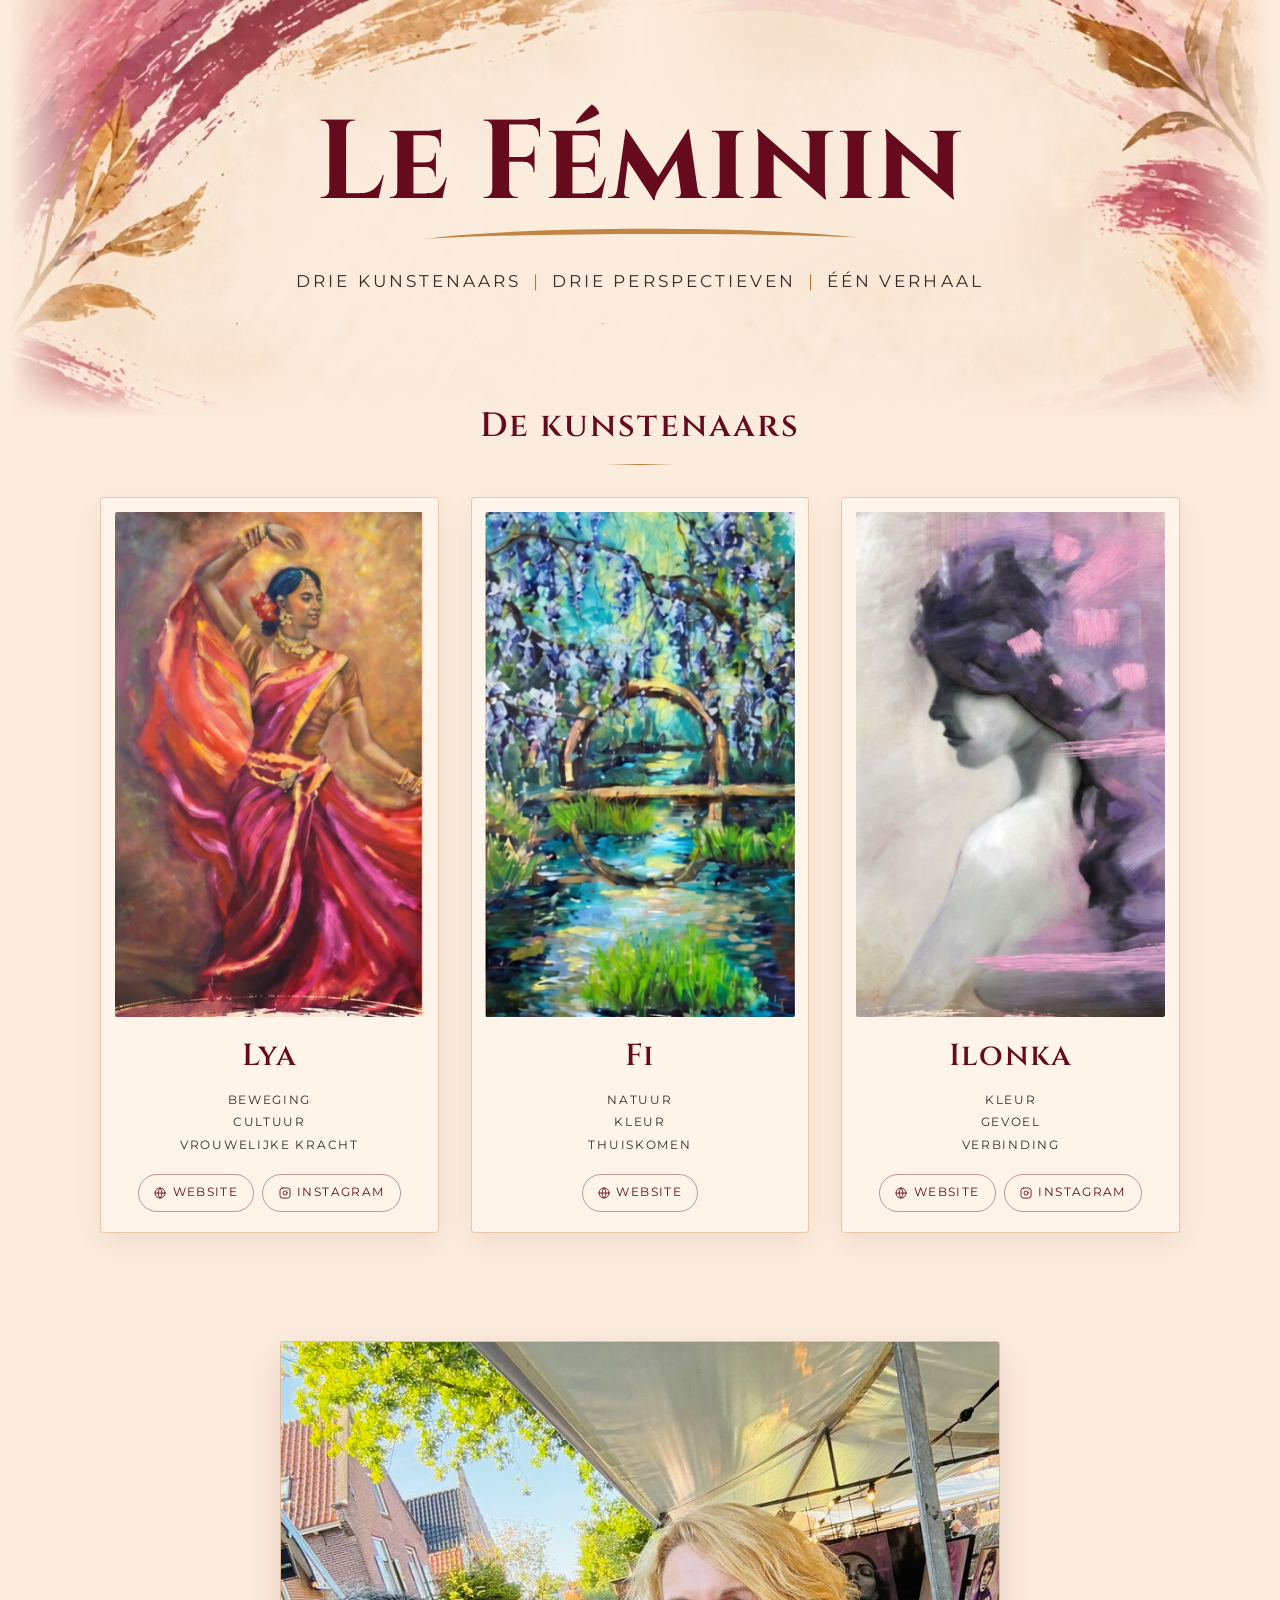
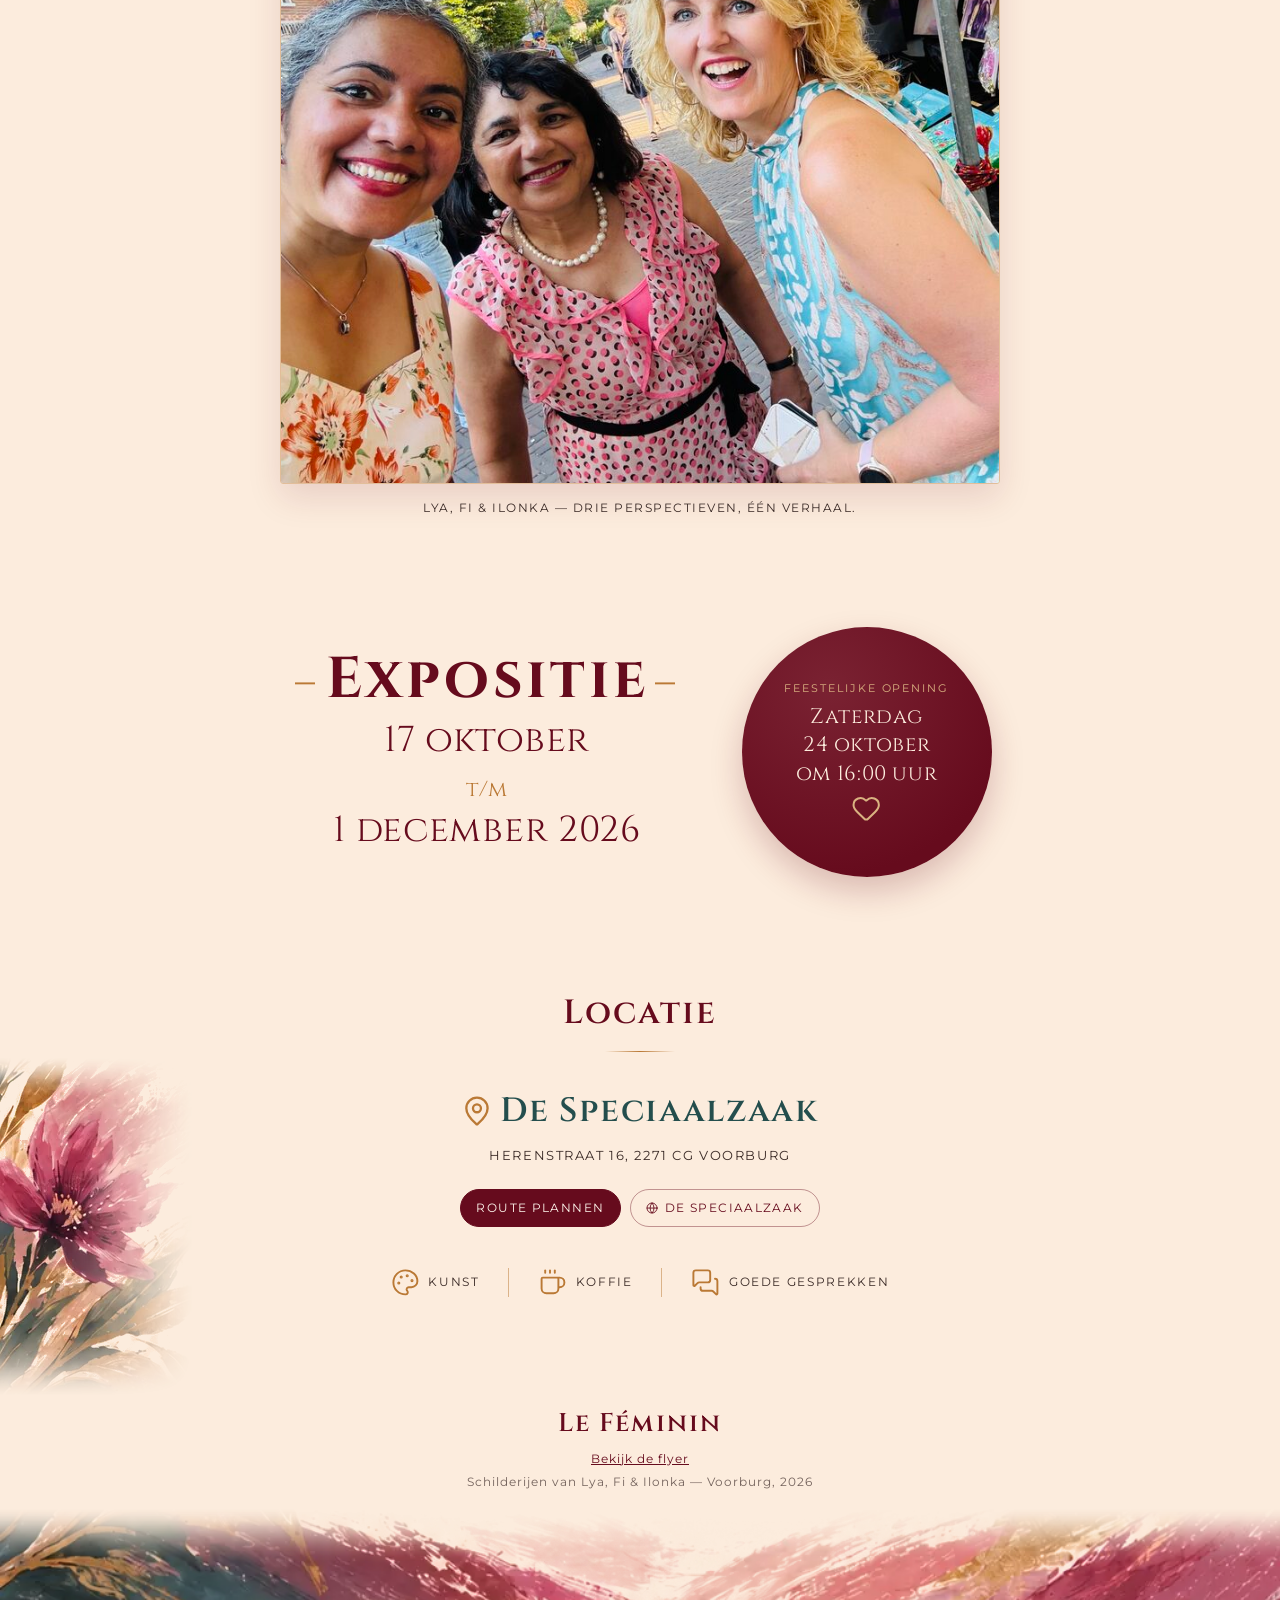
==== index.html @ 3432c654 "Fi linkt naar finaezer.nl (geen Instagram); snelmenu uit de hero" ====
<!DOCTYPE html>
<html lang="nl">
<head>
<meta charset="utf-8">
<meta name="viewport" content="width=device-width, initial-scale=1">
<title>Le Féminin — expositie 17 oktober t/m 1 december 2026, De Speciaalzaak Voorburg</title>
<meta name="description" content="Le Féminin: drie kunstenaars, drie perspectieven, één verhaal. Schilderijen van Lya, Fi en Ilonka. Expositie 17 oktober t/m 1 december 2026 bij De Speciaalzaak, Herenstraat 16, Voorburg. Feestelijke opening zaterdag 24 oktober om 16:00 uur.">
<meta name="theme-color" content="#FDEBDD">
<link rel="icon" href="favicon.svg" type="image/svg+xml">

<meta property="og:type" content="website">
<meta property="og:title" content="Le Féminin — drie kunstenaars, drie perspectieven, één verhaal">
<meta property="og:description" content="Expositie 17 oktober t/m 1 december 2026 bij De Speciaalzaak, Voorburg. Feestelijke opening zaterdag 24 oktober om 16:00 uur.">
<meta property="og:image" content="images/flyer.jpg">
<meta property="og:locale" content="nl_NL">
<meta name="twitter:card" content="summary_large_image">

<link rel="preconnect" href="https://fonts.googleapis.com">
<link rel="preconnect" href="https://fonts.gstatic.com" crossorigin>
<link href="https://fonts.googleapis.com/css2?family=Cinzel:wght@400;600;700&family=Montserrat:wght@300;400;500;600&display=swap" rel="stylesheet">
<link rel="stylesheet" href="css/style.css">
</head>
<body>

<!-- Icon set: Lucide (lucide.dev), ISC-licensed. One sprite, referenced with <use>. -->
<svg class="sprite" width="0" height="0" aria-hidden="true" focusable="false">
  <symbol id="i-globe" viewBox="0 0 24 24" fill="none" stroke="currentColor" stroke-width="1.75" stroke-linecap="round" stroke-linejoin="round">
    <circle cx="12" cy="12" r="10"/><path d="M12 2a14.5 14.5 0 0 0 0 20 14.5 14.5 0 0 0 0-20"/><path d="M2 12h20"/>
  </symbol>
  <symbol id="i-instagram" viewBox="0 0 24 24" fill="none" stroke="currentColor" stroke-width="1.75" stroke-linecap="round" stroke-linejoin="round">
    <rect width="20" height="20" x="2" y="2" rx="5" ry="5"/><path d="M16 11.37A4 4 0 1 1 12.63 8 4 4 0 0 1 16 11.37z"/><line x1="17.5" x2="17.51" y1="6.5" y2="6.5"/>
  </symbol>
  <symbol id="i-pin" viewBox="0 0 24 24" fill="none" stroke="currentColor" stroke-width="1.75" stroke-linecap="round" stroke-linejoin="round">
    <path d="M20 10c0 4.993-5.539 10.193-7.399 11.799a1 1 0 0 1-1.202 0C9.539 20.193 4 14.993 4 10a8 8 0 0 1 16 0"/><circle cx="12" cy="10" r="3"/>
  </symbol>
  <symbol id="i-heart" viewBox="0 0 24 24" fill="none" stroke="currentColor" stroke-width="1.6" stroke-linecap="round" stroke-linejoin="round">
    <path d="M2 9.5a5.5 5.5 0 0 1 9.591-3.676.56.56 0 0 0 .818 0A5.49 5.49 0 0 1 22 9.5c0 2.29-1.5 4-3 5.5l-5.492 5.313a2 2 0 0 1-3 .019L5 15c-1.5-1.5-3-3.2-3-5.5"/>
  </symbol>
  <symbol id="i-palette" viewBox="0 0 24 24" fill="none" stroke="currentColor" stroke-width="1.6" stroke-linecap="round" stroke-linejoin="round">
    <path d="M12 22a1 1 0 0 1 0-20 10 9 0 0 1 10 9 5 5 0 0 1-5 5h-2.25a1.75 1.75 0 0 0-1.4 2.8l.3.4a1.75 1.75 0 0 1-1.4 2.8z"/>
    <circle cx="13.5" cy="6.5" r=".5" fill="currentColor"/><circle cx="17.5" cy="10.5" r=".5" fill="currentColor"/>
    <circle cx="6.5" cy="12.5" r=".5" fill="currentColor"/><circle cx="8.5" cy="7.5" r=".5" fill="currentColor"/>
  </symbol>
  <symbol id="i-coffee" viewBox="0 0 24 24" fill="none" stroke="currentColor" stroke-width="1.6" stroke-linecap="round" stroke-linejoin="round">
    <path d="M10 2v2"/><path d="M14 2v2"/><path d="M6 2v2"/>
    <path d="M16 8a1 1 0 0 1 1 1v8a4 4 0 0 1-4 4H7a4 4 0 0 1-4-4V9a1 1 0 0 1 1-1h14a4 4 0 1 1 0 8h-1"/>
  </symbol>
  <symbol id="i-messages" viewBox="0 0 24 24" fill="none" stroke="currentColor" stroke-width="1.6" stroke-linecap="round" stroke-linejoin="round">
    <path d="M16 10a2 2 0 0 1-2 2H6.828a2 2 0 0 0-1.414.586l-2.202 2.202A.71.71 0 0 1 2 14.286V4a2 2 0 0 1 2-2h10a2 2 0 0 1 2 2z"/>
    <path d="M20 9a2 2 0 0 1 2 2v10.286a.71.71 0 0 1-1.212.502l-2.202-2.202A2 2 0 0 0 17.172 19H10a2 2 0 0 1-2-2v-1"/>
  </symbol>
</svg>

<header class="hero">
  <div class="hero__deco" aria-hidden="true">
    <img class="deco deco--left" src="images/deco-hero-left.webp" alt="" width="520" height="344" fetchpriority="high">
    <img class="deco deco--right" src="images/deco-hero-right.webp" alt="" width="520" height="344" fetchpriority="high">
  </div>

  <h1 class="hero__title">Le Féminin</h1>

  <svg class="hero__swash" viewBox="0 0 400 26" aria-hidden="true" preserveAspectRatio="none">
    <path d="M2 18 C 90 2, 310 2, 398 16 C 310 10, 90 10, 2 18 Z"/>
  </svg>

  <p class="hero__tagline"><span>Drie kunstenaars</span><span>Drie perspectieven</span><span>Één verhaal</span></p>
</header>

<main>

  <!-- ====================================================================
       KUNSTENAARS
       De links naar website en Instagram staan hieronder per kunstenaar.
       Vervang href="#" door de echte URL, bijv.
         href="https://www.voorbeeld.nl"
         href="https://www.instagram.com/gebruikersnaam/"
       Een link die je niet nodig hebt: verwijder het hele <a>…</a> blok.
       ==================================================================== -->
  <section id="kunstenaars" class="section">
    <h2 class="section__title">De kunstenaars</h2>

    <div class="artists">

      <article class="artist">
        <img class="artist__work" src="images/werk-lya.jpg" alt="Schilderij van Lya: dansende vrouw in een rode sari" width="346" height="565" loading="lazy">
        <h3 class="artist__name">Lya</h3>
        <ul class="artist__themes">
          <li>Beweging</li>
          <li>Cultuur</li>
          <li>Vrouwelijke kracht</li>
        </ul>
        <div class="artist__links">
          <a class="pill" href="#">
            <svg class="ico" aria-hidden="true"><use href="#i-globe"/></svg>
            Website
          </a>
          <a class="pill" href="#">
            <svg class="ico" aria-hidden="true"><use href="#i-instagram"/></svg>
            Instagram
          </a>
        </div>
      </article>

      <article class="artist">
        <img class="artist__work" src="images/werk-fi.jpg" alt="Schilderij van Fi: bruggetje onder bloeiende blauweregen boven het water" width="322" height="565" loading="lazy">
        <h3 class="artist__name">Fi</h3>
        <ul class="artist__themes">
          <li>Natuur</li>
          <li>Kleur</li>
          <li>Thuiskomen</li>
        </ul>
        <div class="artist__links">
          <a class="pill" href="https://finaezer.nl/" target="_blank" rel="noopener">
            <svg class="ico" aria-hidden="true"><use href="#i-globe"/></svg>
            Website
          </a>
        </div>
      </article>

      <article class="artist">
        <img class="artist__work" src="images/werk-ilonka.jpg" alt="Schilderij van Ilonka: vrouwenportret in paars en roze penseelstreken" width="339" height="565" loading="lazy">
        <h3 class="artist__name">Ilonka</h3>
        <ul class="artist__themes">
          <li>Kleur</li>
          <li>Gevoel</li>
          <li>Verbinding</li>
        </ul>
        <div class="artist__links">
          <a class="pill" href="#">
            <svg class="ico" aria-hidden="true"><use href="#i-globe"/></svg>
            Website
          </a>
          <a class="pill" href="#">
            <svg class="ico" aria-hidden="true"><use href="#i-instagram"/></svg>
            Instagram
          </a>
        </div>
      </article>

    </div>
  </section>

  <section class="section section--photo">
    <figure class="photo">
      <img src="images/kunstenaars.jpg"
           srcset="images/kunstenaars-800.jpg 800w, images/kunstenaars.jpg 1600w"
           sizes="(min-width: 800px) 720px, 100vw"
           alt="Lya, Fi en Ilonka samen op straat tijdens een kunstmarkt" width="1600" height="1651" loading="lazy">
      <figcaption>Lya, Fi &amp; Ilonka — drie perspectieven, één verhaal.</figcaption>
    </figure>
  </section>

  <section id="expositie" class="section expo">
    <div class="expo__dates">
      <p class="expo__kicker">Expositie</p>
      <p class="expo__range">17 oktober<br><span class="expo__tm">t/m</span><br>1 december 2026</p>
    </div>

    <div class="opening">
      <p class="opening__label">Feestelijke opening</p>
      <p class="opening__when">Zaterdag<br>24 oktober<br>om 16:00 uur</p>
      <svg class="opening__heart" aria-hidden="true"><use href="#i-heart"/></svg>
    </div>
  </section>

  <section id="locatie" class="section venue">
    <h2 class="section__title">Locatie</h2>
    <p class="venue__name">
      <svg class="ico ico--pin" aria-hidden="true"><use href="#i-pin"/></svg>
      De Speciaalzaak
    </p>
    <address class="venue__address">Herenstraat 16, 2271 CG Voorburg</address>
    <p class="venue__actions">
      <a class="pill pill--solid" href="https://www.google.com/maps/search/?api=1&amp;query=De+Speciaalzaak%2C+Herenstraat+16%2C+2271+CG+Voorburg" target="_blank" rel="noopener">Route plannen</a>
      <a class="pill" href="https://www.speciaalzaakvoorburg.nl" target="_blank" rel="noopener">
        <svg class="ico" aria-hidden="true"><use href="#i-globe"/></svg>
        De Speciaalzaak
      </a>
    </p>

    <ul class="perks">
      <li><svg class="ico perk-ico" aria-hidden="true"><use href="#i-palette"/></svg>Kunst</li>
      <li><svg class="ico perk-ico" aria-hidden="true"><use href="#i-coffee"/></svg>Koffie</li>
      <li><svg class="ico perk-ico" aria-hidden="true"><use href="#i-messages"/></svg>Goede gesprekken</li>
    </ul>
  </section>

</main>

<footer class="footer">
  <p class="footer__title">Le Féminin</p>
  <p><a href="images/flyer.jpg" target="_blank" rel="noopener">Bekijk de flyer</a></p>
  <p class="footer__fine">Schilderijen van Lya, Fi &amp; Ilonka — Voorburg, 2026</p>
</footer>

<img class="wave" src="images/deco-wave.webp" alt="" aria-hidden="true" width="1024" height="88" loading="lazy">

</body>
</html>
---- css/style.css ----
/* ===========================================================
   Le Féminin — static site styles (mobile first)
   Palette taken from the flyer artwork.
   =========================================================== */

:root {
  --cream: #FCECDD;
  --cream-light: #FFF7EE;
  --maroon: #660B1D;
  --maroon-soft: #7A2232;
  --teal: #244E4D;
  --gold: #BA7935;
  --gold-light: #D9B281;
  --rose: #C85F79;
  --ink: #3A2A26;

  --font-display: "Cinzel", "Trajan Pro", "Cormorant Garamond", Georgia, "Times New Roman", serif;
  --font-body: "Montserrat", -apple-system, BlinkMacSystemFont, "Segoe UI", Roboto, Helvetica, Arial, sans-serif;

  --wrap: 1080px;
}

*, *::before, *::after { box-sizing: border-box; }

html { -webkit-text-size-adjust: 100%; scroll-behavior: smooth; overflow-x: clip; }

body {
  margin: 0;
  font-family: var(--font-body);
  font-weight: 400;
  color: var(--ink);
  /* Flat paper tone — the exact cream the flyer artwork was cut from, so the
     alpha-cut decorations blend in without any visible edge. */
  background-color: var(--cream);
  line-height: 1.6;
  overflow-x: hidden;
}

@media (prefers-reduced-motion: reduce) {
  html { scroll-behavior: auto; }
}

img { max-width: 100%; height: auto; display: block; }

a { color: var(--maroon); }

:focus-visible {
  outline: 2px solid var(--maroon);
  outline-offset: 3px;
  border-radius: 2px;
}

/* --- bottom watercolour border ----------------------------- */
.wave {
  display: block;
  width: 100%;
  height: auto;
  margin-top: clamp(-1.5rem, -3vw, -.8rem);
  user-select: none;
}

/* --- hero --------------------------------------------------- */
/* The two halves of the flyer's painted frame are placed side by side and
   meet exactly where they were cut (source x 504 of 520), so the arc reads
   as one continuous sweep at every width. */
.hero {
  --dw: 52%;                                  /* width of one half */
  text-align: center;
  position: relative;
  isolation: isolate;
  padding: clamp(2.6rem, 11vw, 7rem) 1.1rem clamp(1.6rem, 5vw, 2.6rem);
}

.hero__deco {
  position: absolute;
  inset: 0 0 auto;
  z-index: -1;
  pointer-events: none;
}
.deco {
  position: absolute;
  top: 0;
  width: var(--dw);
  height: auto;
  max-width: none;
}
.deco--left  { left: calc(50% - 0.9846 * var(--dw)); }
.deco--right { right: calc(50% - 0.9846 * var(--dw)); }

/* Wide screens: cap the artwork so it stays sharp, and dissolve its outer
   ends into the paper instead of cutting them off. */
@media (min-width: 1200px) {
  .hero { --dw: 640px; padding-top: 7rem; }
  .deco--left {
    -webkit-mask-image: linear-gradient(to right, transparent, #000 14%);
    mask-image: linear-gradient(to right, transparent, #000 14%);
  }
  .deco--right {
    -webkit-mask-image: linear-gradient(to left, transparent, #000 14%);
    mask-image: linear-gradient(to left, transparent, #000 14%);
  }
}

.hero__title {
  font-family: var(--font-display);
  font-weight: 700;
  color: var(--maroon);
  margin: 0;
  font-size: clamp(2.6rem, 13vw, 7rem);
  line-height: .95;
  letter-spacing: .01em;
}

.hero__swash {
  display: block;
  width: clamp(190px, 46vw, 440px);
  height: clamp(10px, 2.4vw, 22px);
  margin: .35rem auto clamp(.9rem, 3vw, 1.4rem);
  fill: var(--gold);
  opacity: .9;
}

.hero__tagline {
  font-size: clamp(.74rem, 2.9vw, 1.05rem);
  letter-spacing: .18em;
  text-transform: uppercase;
  font-weight: 400;
  color: var(--ink);
  margin: 0 auto .5rem;
  display: flex;
  flex-direction: column;
  align-items: center;
  gap: .15rem;
}

/* from small-landscape up: one line, flyer-style with gold separators */
@media (min-width: 520px) {
  .hero__tagline {
    flex-direction: row;
    flex-wrap: wrap;
    justify-content: center;
    gap: 0 .7em;
  }
  .hero__tagline span:not(:last-child)::after {
    content: "|";
    color: var(--gold);
    margin-left: .7em;
  }
}

/* --- generic section --------------------------------------- */
.section {
  width: min(100% - 2.2rem, var(--wrap));
  margin-inline: auto;
  padding-block: clamp(1.8rem, 6vw, 3.4rem);
}

.section__title {
  font-family: var(--font-display);
  font-weight: 600;
  color: var(--maroon);
  font-size: clamp(1.35rem, 5.2vw, 2.1rem);
  letter-spacing: .06em;
  text-align: center;
  margin: 0 0 clamp(1.2rem, 4vw, 2rem);
}
.section__title::after {
  content: "";
  display: block;
  width: 70px;
  height: 1px;
  margin: .7rem auto 0;
  background: linear-gradient(90deg, transparent, var(--gold), transparent);
}

/* --- artists ------------------------------------------------ */
.artists {
  display: grid;
  gap: clamp(1.4rem, 4vw, 2rem);
  grid-template-columns: 1fr;
}

@media (min-width: 720px) {
  .artists { grid-template-columns: repeat(3, 1fr); }
}

.artist {
  background: rgba(255, 247, 238, .72);
  border: 1px solid rgba(186, 121, 53, .35);
  border-radius: 4px;
  padding: .85rem .85rem 1.25rem;
  text-align: center;
  display: flex;
  flex-direction: column;
  box-shadow: 0 10px 28px rgba(102, 11, 29, .07);
}

.artist__work {
  width: 100%;
  aspect-ratio: 346 / 565;
  object-fit: cover;
  border-radius: 2px;
}

@media (max-width: 719px) {
  .artist__work { aspect-ratio: 3 / 4; }
}

.artist__name {
  font-family: var(--font-display);
  font-weight: 600;
  color: var(--maroon);
  font-size: clamp(1.5rem, 6vw, 1.9rem);
  letter-spacing: .04em;
  margin: .9rem 0 .5rem;
}

.artist__themes {
  list-style: none;
  margin: 0 0 1.1rem;
  padding: 0;
  font-size: .76rem;
  letter-spacing: .14em;
  text-transform: uppercase;
  color: var(--ink);
}
.artist__themes li { padding: .1rem 0; }

.artist__links {
  margin-top: auto;
  display: flex;
  flex-wrap: wrap;
  gap: .5rem;
  justify-content: center;
}

/* --- pills / buttons ---------------------------------------- */
.pill {
  display: inline-flex;
  align-items: center;
  gap: .4rem;
  font-size: .72rem;
  letter-spacing: .12em;
  text-transform: uppercase;
  text-decoration: none;
  color: var(--maroon);
  border: 1px solid rgba(102, 11, 29, .4);
  border-radius: 999px;
  padding: .55rem .95rem;
  background: transparent;
  transition: background-color .2s ease, color .2s ease, border-color .2s ease;
}
.pill:hover { background: var(--maroon); color: var(--cream-light); border-color: var(--maroon); }
.pill--solid { background: var(--maroon); color: var(--cream-light); border-color: var(--maroon); }
.pill--solid:hover { background: var(--maroon-soft); border-color: var(--maroon-soft); }

/* Paint (fill/stroke/width) lives on the <symbol>s in the sprite; these rules
   only size and colour them. */
.sprite { position: absolute; overflow: hidden; }

.ico {
  width: 1.05em;
  height: 1.05em;
  flex: none;
  color: inherit;
}

/* --- group photo -------------------------------------------- */
.photo {
  margin: 0;
  max-width: 720px;
  margin-inline: auto;
  text-align: center;
}
.photo img {
  width: 100%;
  border-radius: 3px;
  border: 1px solid rgba(186, 121, 53, .4);
  box-shadow: 0 14px 34px rgba(102, 11, 29, .12);
}
.photo figcaption {
  margin-top: .9rem;
  font-size: .78rem;
  letter-spacing: .12em;
  text-transform: uppercase;
  color: var(--ink);
}

/* --- expositie + opening ------------------------------------ */
.expo {
  display: flex;
  flex-direction: column;
  align-items: center;
  gap: clamp(1.4rem, 5vw, 2.5rem);
  text-align: center;
  position: relative;
}

@media (min-width: 720px) {
  .expo { flex-direction: row; justify-content: center; gap: 3.5rem; }
}

.expo__kicker {
  font-family: var(--font-display);
  font-weight: 700;
  color: var(--maroon);
  font-size: clamp(2rem, 9vw, 3.6rem);
  letter-spacing: .06em;
  margin: 0;
  line-height: 1;
}
.expo__kicker::before,
.expo__kicker::after {
  content: "—";
  color: var(--gold);
  font-family: var(--font-body);
  font-size: .35em;
  vertical-align: middle;
  margin: 0 .35em;
}

.expo__range {
  font-family: var(--font-display);
  color: var(--maroon);
  font-size: clamp(1.3rem, 6vw, 2.25rem);
  line-height: 1.25;
  margin: .6rem 0 0;
  letter-spacing: .02em;
}
.expo__tm { font-size: .6em; color: var(--gold); }

.opening {
  width: clamp(190px, 58vw, 250px);
  aspect-ratio: 1;
  border-radius: 50%;
  background: radial-gradient(circle at 35% 25%, var(--maroon-soft), var(--maroon) 75%);
  color: var(--cream);
  display: flex;
  flex-direction: column;
  align-items: center;
  justify-content: center;
  gap: .35rem;
  padding: 1rem;
  box-shadow: 0 14px 32px rgba(102, 11, 29, .22);
}

.opening__label {
  margin: 0;
  font-size: .68rem;
  letter-spacing: .18em;
  text-transform: uppercase;
  color: var(--gold-light);
}

.opening__when {
  margin: 0;
  font-family: var(--font-display);
  font-size: clamp(1rem, 4.4vw, 1.3rem);
  line-height: 1.35;
  letter-spacing: .03em;
}

.opening__heart {
  width: 1.9rem;
  height: 1.9rem;
  color: var(--gold-light);
}

/* --- venue --------------------------------------------------- */
.venue { text-align: center; position: relative; }

.venue__name {
  font-family: var(--font-display);
  font-weight: 600;
  color: var(--teal);
  font-size: clamp(1.4rem, 6vw, 2.1rem);
  letter-spacing: .05em;
  margin: 0;
  display: flex;
  align-items: center;
  justify-content: center;
  gap: .45rem;
}
.ico--pin { width: .95em; height: .95em; color: var(--gold); }

.venue__address {
  font-style: normal;
  font-size: .82rem;
  letter-spacing: .12em;
  text-transform: uppercase;
  margin-top: .5rem;
}

.venue__actions {
  display: flex;
  flex-wrap: wrap;
  gap: .6rem;
  justify-content: center;
  margin: 1.4rem 0 0;
}

.perks {
  list-style: none;
  margin: clamp(1.8rem, 6vw, 2.6rem) 0 0;
  padding: 0;
  display: flex;
  flex-direction: column;
  align-items: center;
  gap: .7rem;
  font-size: .74rem;
  letter-spacing: .14em;
  text-transform: uppercase;
  color: var(--ink);
}
.perks li {
  display: flex;
  align-items: center;
  gap: .55rem;
}
.perk-ico {
  width: clamp(1.5rem, 4.6vw, 1.8rem);
  height: clamp(1.5rem, 4.6vw, 1.8rem);
  color: var(--gold);
}

/* one row with hairline dividers once there is room */
@media (min-width: 620px) {
  .perks { flex-direction: row; justify-content: center; gap: 0; }
  .perks li { padding: 0 clamp(1rem, 3vw, 1.8rem); }
  .perks li + li { border-left: 1px solid rgba(186, 121, 53, .5); }
}

/* --- footer -------------------------------------------------- */
.footer {
  text-align: center;
  padding: clamp(1.8rem, 6vw, 3rem) 1.1rem clamp(1.4rem, 5vw, 2.2rem);
  font-size: .78rem;
  letter-spacing: .08em;
}
.footer__title {
  font-family: var(--font-display);
  font-weight: 600;
  color: var(--maroon);
  font-size: clamp(1.2rem, 5vw, 1.6rem);
  letter-spacing: .08em;
  margin: 0 0 .6rem;
}
.footer p { margin: .25rem 0; }
.footer__fine { color: rgba(58, 42, 38, .7); font-size: .72rem; }

/* --- painted flower, bleeding off the left edge --------------- */
@media (min-width: 900px) {
  .venue::before {
    content: "";
    position: absolute;
    left: calc((100vw - 100%) / -2 - 2rem);   /* always bleeds off the page edge */
    bottom: -3rem;
    width: 232px;
    height: 345px;
    background: url("../images/deco-flower.webp") center / contain no-repeat;
    opacity: .95;
    pointer-events: none;
    z-index: -1;
  }
}
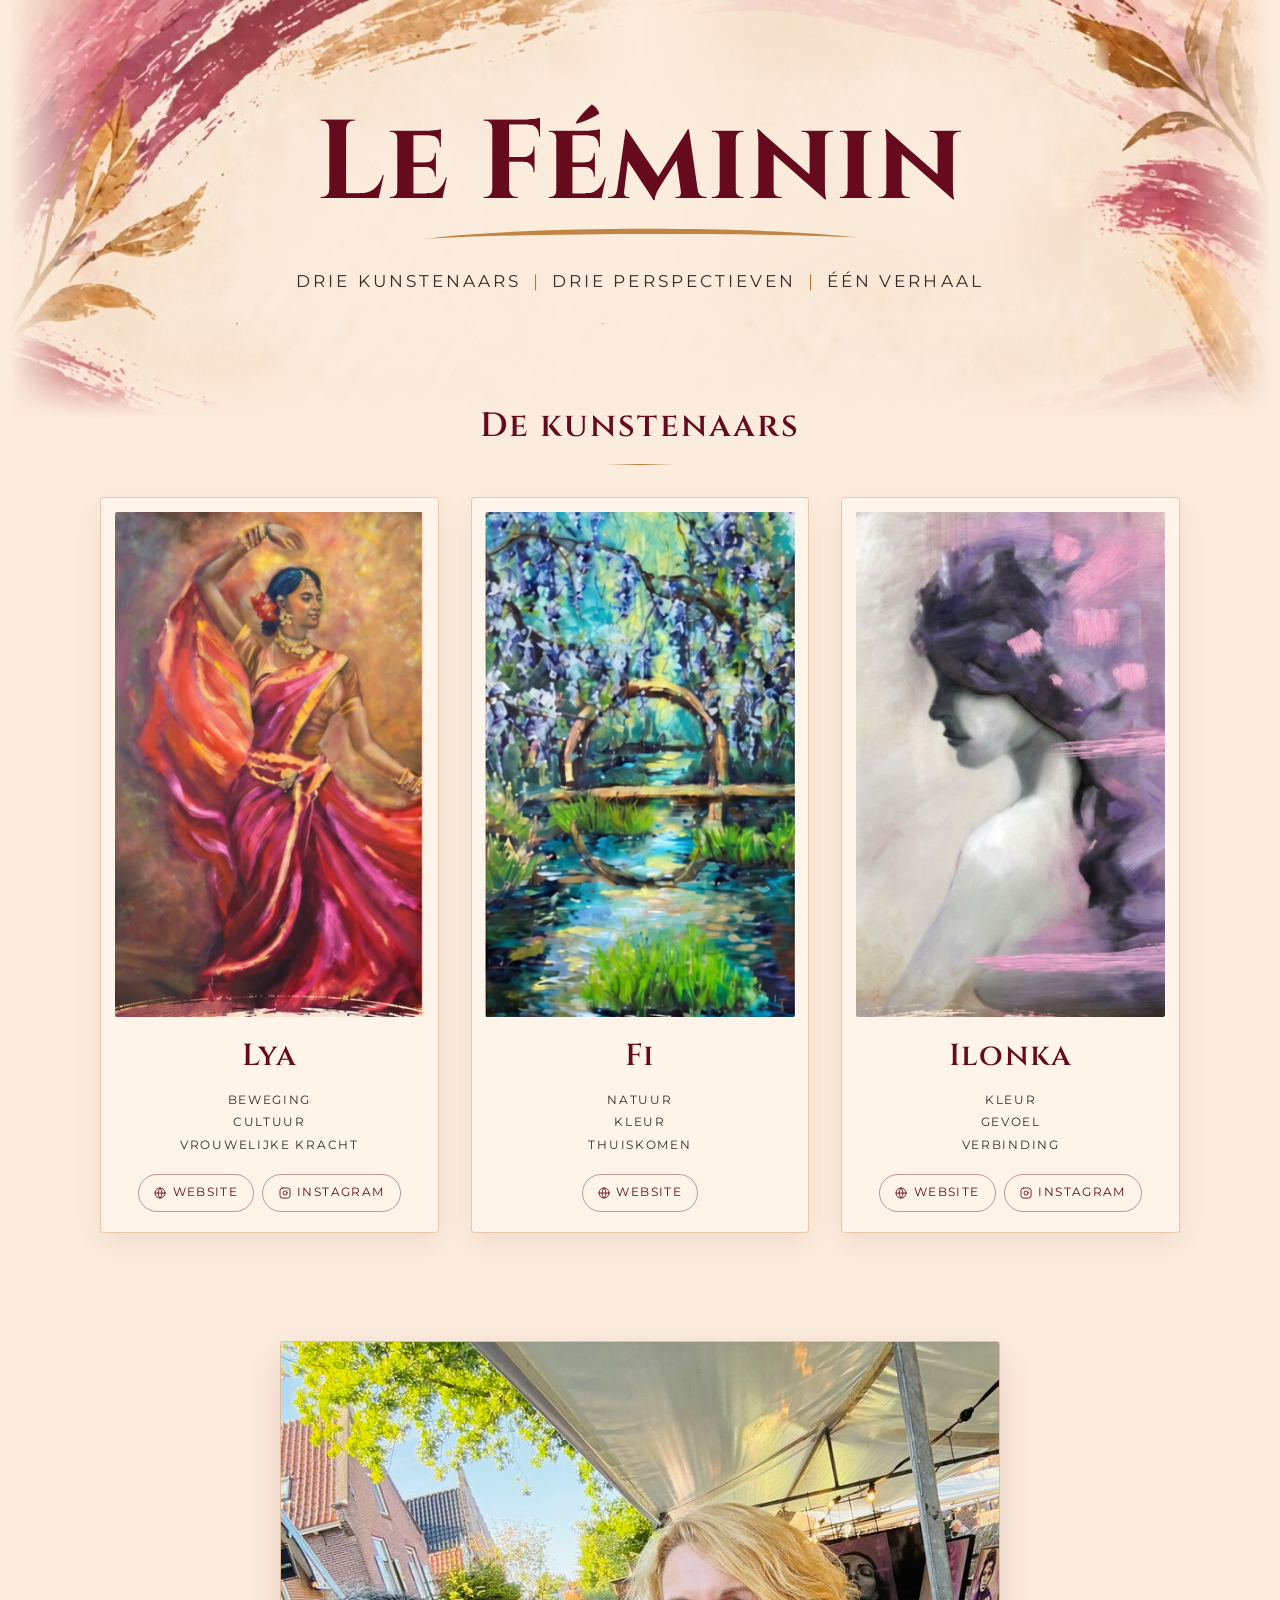
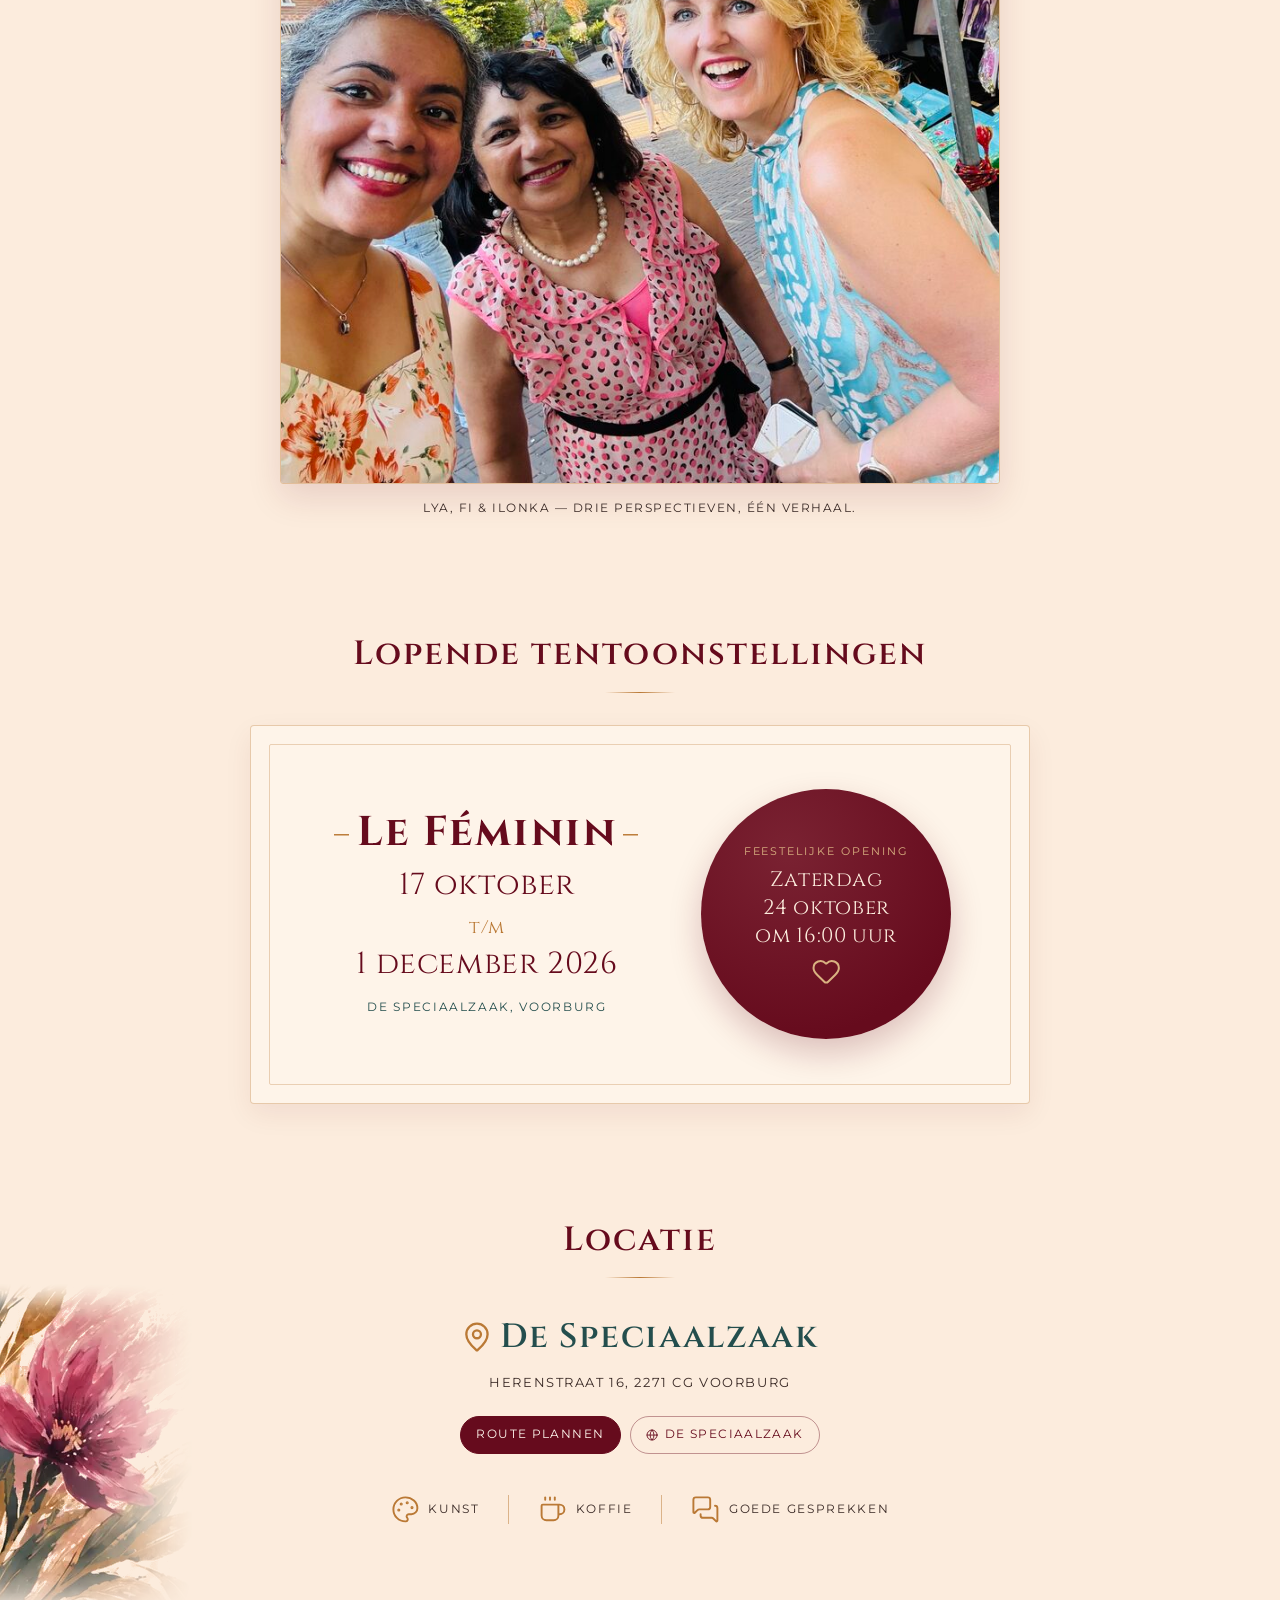
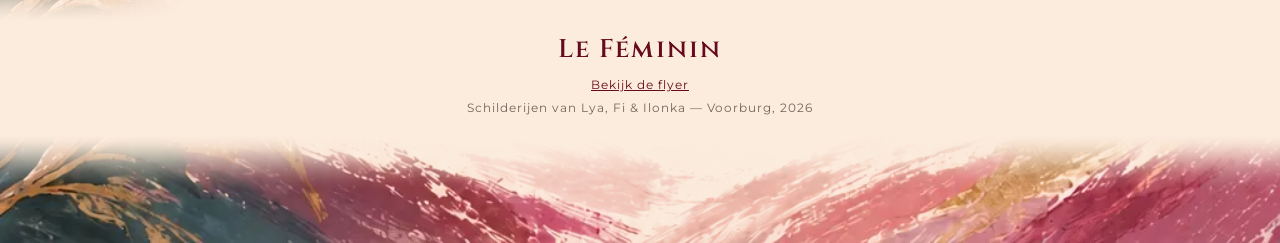
==== commit 08536845: "Expositie als kaart 'Lopende tentoonstellingen' met inzet-lijst" ====
--- a/index.html
+++ b/index.html
@@ -150,17 +150,24 @@
     </figure>
   </section>
 
-  <section id="expositie" class="section expo">
-    <div class="expo__dates">
-      <p class="expo__kicker">Expositie</p>
-      <p class="expo__range">17 oktober<br><span class="expo__tm">t/m</span><br>1 december 2026</p>
-    </div>
-
-    <div class="opening">
-      <p class="opening__label">Feestelijke opening</p>
-      <p class="opening__when">Zaterdag<br>24 oktober<br>om 16:00 uur</p>
-      <svg class="opening__heart" aria-hidden="true"><use href="#i-heart"/></svg>
-    </div>
+  <section id="expositie" class="section">
+    <h2 class="section__title">Lopende tentoonstellingen</h2>
+
+    <article class="expo-card">
+      <div class="expo-card__inset">
+        <div class="expo__dates">
+          <p class="expo__kicker">Le Féminin</p>
+          <p class="expo__range">17 oktober<br><span class="expo__tm">t/m</span><br>1 december 2026</p>
+          <p class="expo__where">De Speciaalzaak, Voorburg</p>
+        </div>
+
+        <div class="opening">
+          <p class="opening__label">Feestelijke opening</p>
+          <p class="opening__when">Zaterdag<br>24 oktober<br>om 16:00 uur</p>
+          <svg class="opening__heart" aria-hidden="true"><use href="#i-heart"/></svg>
+        </div>
+      </div>
+    </article>
   </section>
 
   <section id="locatie" class="section venue">
--- a/css/style.css
+++ b/css/style.css
@@ -286,25 +286,42 @@
   color: var(--ink);
 }
 
-/* --- expositie + opening ------------------------------------ */
-.expo {
+/* --- lopende tentoonstellingen ------------------------------ */
+/* Card with a second, inset hairline frame — the museum wall-label look. */
+.expo-card {
+  max-width: 780px;
+  margin-inline: auto;
+  background: rgba(255, 247, 238, .72);
+  border: 1px solid rgba(186, 121, 53, .35);
+  border-radius: 4px;
+  padding: clamp(.7rem, 2.6vw, 1.1rem);
+  box-shadow: 0 10px 28px rgba(102, 11, 29, .07);
+}
+
+.expo-card__inset {
+  border: 1px solid rgba(186, 121, 53, .3);
+  border-radius: 2px;
+  padding: clamp(1.6rem, 6vw, 2.8rem) clamp(1.2rem, 5vw, 2.6rem);
   display: flex;
   flex-direction: column;
   align-items: center;
-  gap: clamp(1.4rem, 5vw, 2.5rem);
-  text-align: center;
-  position: relative;
+  gap: clamp(1.4rem, 5vw, 2.2rem);
+  text-align: center;
 }
 
 @media (min-width: 720px) {
-  .expo { flex-direction: row; justify-content: center; gap: 3.5rem; }
+  .expo-card__inset {
+    flex-direction: row;
+    justify-content: center;
+    gap: clamp(2rem, 5vw, 3.5rem);
+  }
 }
 
 .expo__kicker {
   font-family: var(--font-display);
   font-weight: 700;
   color: var(--maroon);
-  font-size: clamp(2rem, 9vw, 3.6rem);
+  font-size: clamp(1.7rem, 7vw, 2.6rem);
   letter-spacing: .06em;
   margin: 0;
   line-height: 1;
@@ -322,12 +339,20 @@
 .expo__range {
   font-family: var(--font-display);
   color: var(--maroon);
-  font-size: clamp(1.3rem, 6vw, 2.25rem);
-  line-height: 1.25;
-  margin: .6rem 0 0;
+  font-size: clamp(1.15rem, 5vw, 1.9rem);
+  line-height: 1.3;
+  margin: .7rem 0 0;
   letter-spacing: .02em;
 }
 .expo__tm { font-size: .6em; color: var(--gold); }
+
+.expo__where {
+  margin: .9rem 0 0;
+  font-size: .74rem;
+  letter-spacing: .14em;
+  text-transform: uppercase;
+  color: var(--teal);
+}
 
 .opening {
   width: clamp(190px, 58vw, 250px);
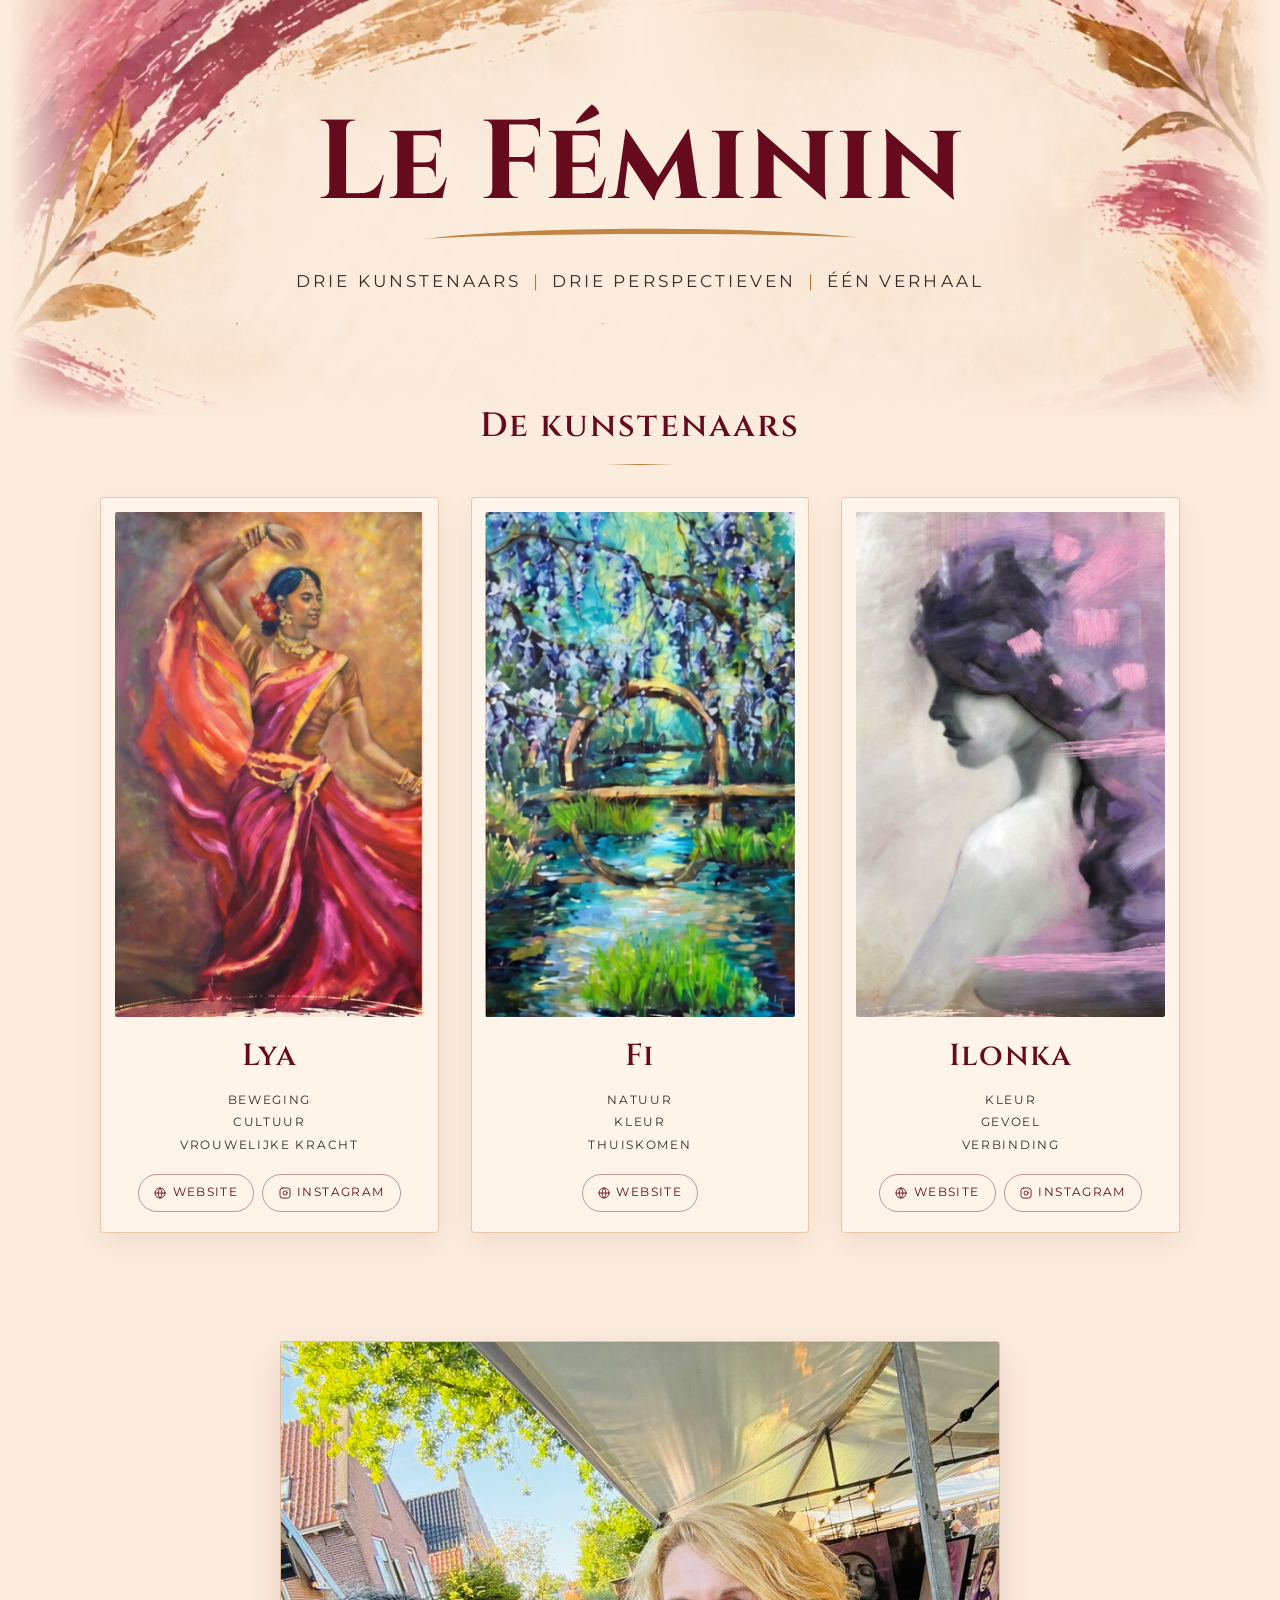
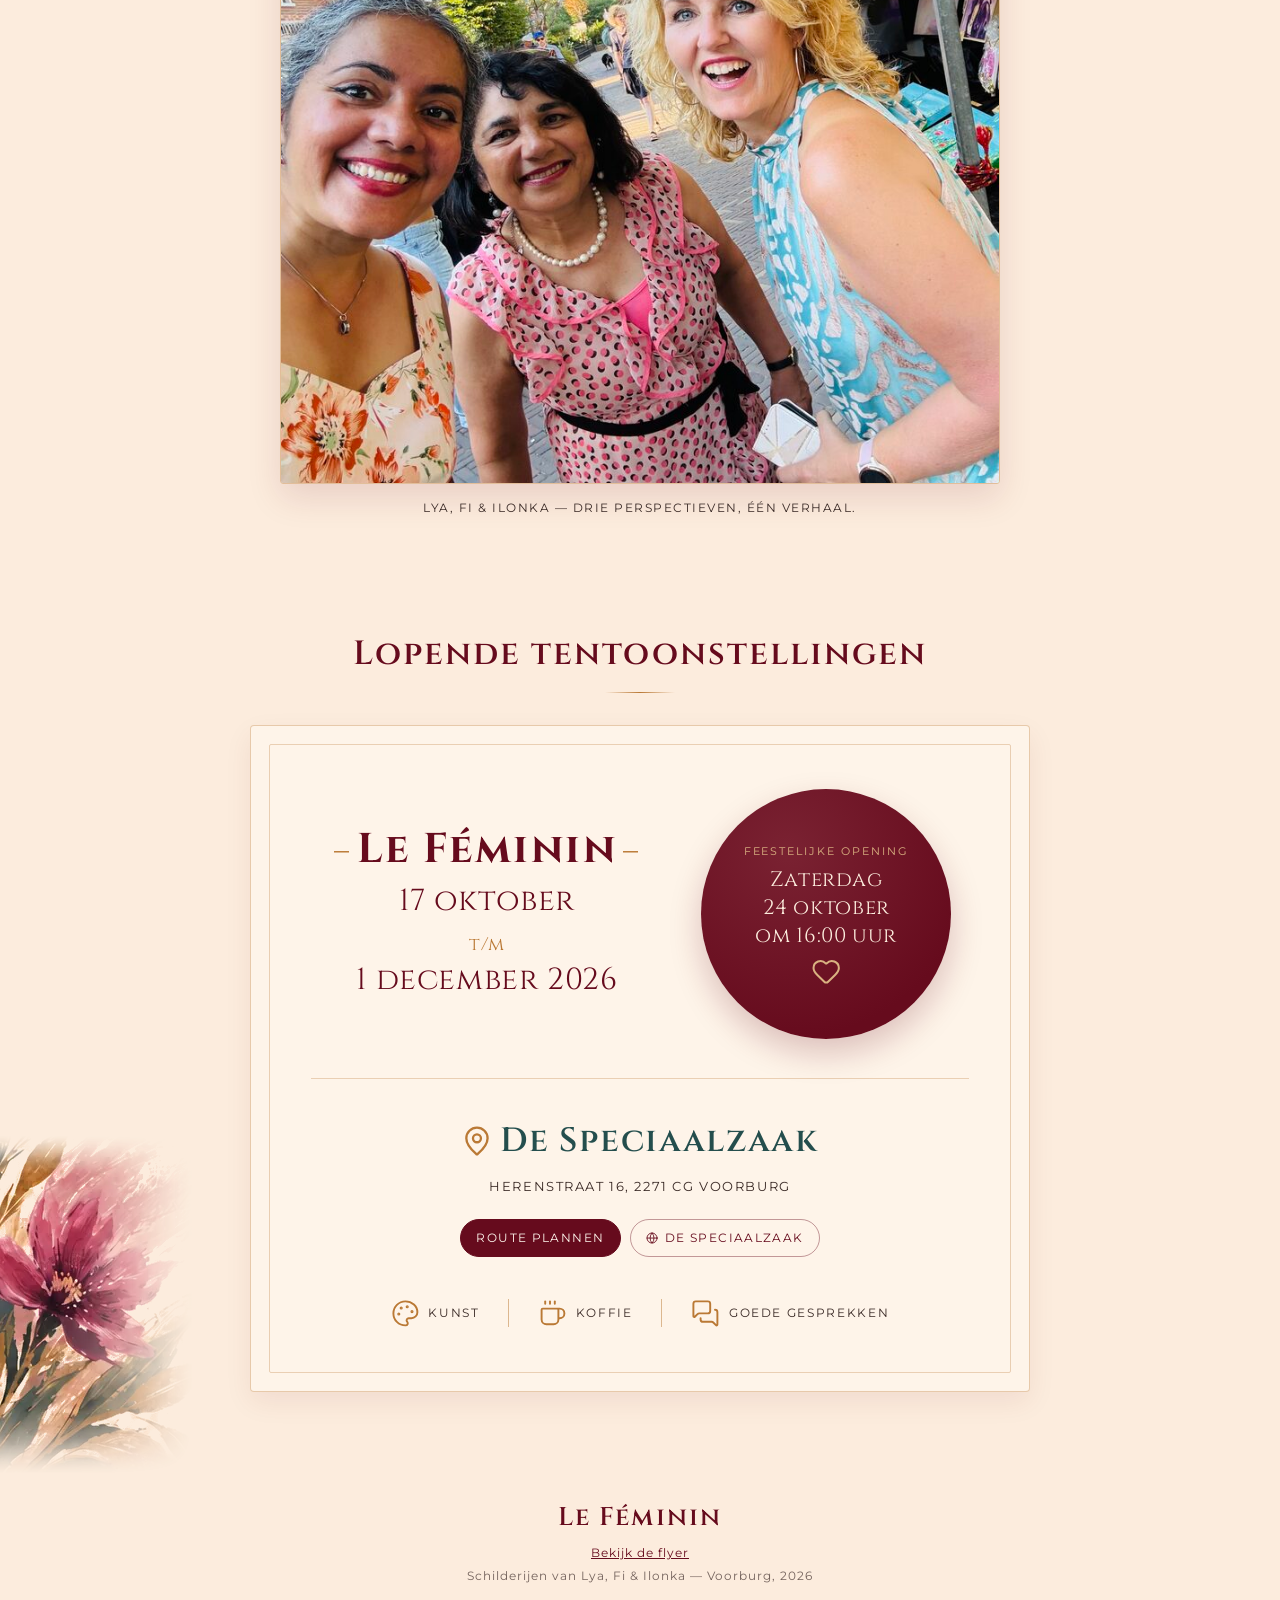
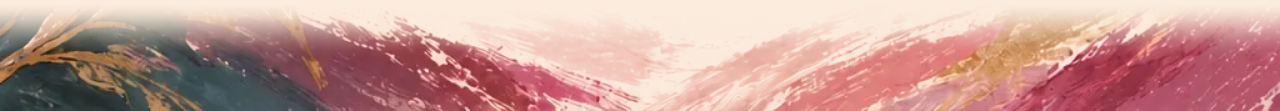
==== commit 4ad3c33a: "Locatie hoort bij de tentoonstelling: in de kaart gezet" ====
--- a/index.html
+++ b/index.html
@@ -155,41 +155,41 @@
 
     <article class="expo-card">
       <div class="expo-card__inset">
-        <div class="expo__dates">
-          <p class="expo__kicker">Le Féminin</p>
-          <p class="expo__range">17 oktober<br><span class="expo__tm">t/m</span><br>1 december 2026</p>
-          <p class="expo__where">De Speciaalzaak, Voorburg</p>
-        </div>
-
-        <div class="opening">
-          <p class="opening__label">Feestelijke opening</p>
-          <p class="opening__when">Zaterdag<br>24 oktober<br>om 16:00 uur</p>
-          <svg class="opening__heart" aria-hidden="true"><use href="#i-heart"/></svg>
+        <div class="expo-card__head">
+          <div class="expo__dates">
+            <p class="expo__kicker">Le Féminin</p>
+            <p class="expo__range">17 oktober<br><span class="expo__tm">t/m</span><br>1 december 2026</p>
+          </div>
+
+          <div class="opening">
+            <p class="opening__label">Feestelijke opening</p>
+            <p class="opening__when">Zaterdag<br>24 oktober<br>om 16:00 uur</p>
+            <svg class="opening__heart" aria-hidden="true"><use href="#i-heart"/></svg>
+          </div>
+        </div>
+
+        <div class="venue" id="locatie">
+          <p class="venue__name">
+            <svg class="ico ico--pin" aria-hidden="true"><use href="#i-pin"/></svg>
+            De Speciaalzaak
+          </p>
+          <address class="venue__address">Herenstraat 16, 2271 CG Voorburg</address>
+          <p class="venue__actions">
+            <a class="pill pill--solid" href="https://www.google.com/maps/search/?api=1&amp;query=De+Speciaalzaak%2C+Herenstraat+16%2C+2271+CG+Voorburg" target="_blank" rel="noopener">Route plannen</a>
+            <a class="pill" href="https://www.speciaalzaakvoorburg.nl" target="_blank" rel="noopener">
+              <svg class="ico" aria-hidden="true"><use href="#i-globe"/></svg>
+              De Speciaalzaak
+            </a>
+          </p>
+
+          <ul class="perks">
+            <li><svg class="ico perk-ico" aria-hidden="true"><use href="#i-palette"/></svg>Kunst</li>
+            <li><svg class="ico perk-ico" aria-hidden="true"><use href="#i-coffee"/></svg>Koffie</li>
+            <li><svg class="ico perk-ico" aria-hidden="true"><use href="#i-messages"/></svg>Goede gesprekken</li>
+          </ul>
         </div>
       </div>
     </article>
-  </section>
-
-  <section id="locatie" class="section venue">
-    <h2 class="section__title">Locatie</h2>
-    <p class="venue__name">
-      <svg class="ico ico--pin" aria-hidden="true"><use href="#i-pin"/></svg>
-      De Speciaalzaak
-    </p>
-    <address class="venue__address">Herenstraat 16, 2271 CG Voorburg</address>
-    <p class="venue__actions">
-      <a class="pill pill--solid" href="https://www.google.com/maps/search/?api=1&amp;query=De+Speciaalzaak%2C+Herenstraat+16%2C+2271+CG+Voorburg" target="_blank" rel="noopener">Route plannen</a>
-      <a class="pill" href="https://www.speciaalzaakvoorburg.nl" target="_blank" rel="noopener">
-        <svg class="ico" aria-hidden="true"><use href="#i-globe"/></svg>
-        De Speciaalzaak
-      </a>
-    </p>
-
-    <ul class="perks">
-      <li><svg class="ico perk-ico" aria-hidden="true"><use href="#i-palette"/></svg>Kunst</li>
-      <li><svg class="ico perk-ico" aria-hidden="true"><use href="#i-coffee"/></svg>Koffie</li>
-      <li><svg class="ico perk-ico" aria-hidden="true"><use href="#i-messages"/></svg>Goede gesprekken</li>
-    </ul>
   </section>
 
 </main>
--- a/css/style.css
+++ b/css/style.css
@@ -302,15 +302,19 @@
   border: 1px solid rgba(186, 121, 53, .3);
   border-radius: 2px;
   padding: clamp(1.6rem, 6vw, 2.8rem) clamp(1.2rem, 5vw, 2.6rem);
+  text-align: center;
+}
+
+/* titel + data naast de openingscirkel */
+.expo-card__head {
   display: flex;
   flex-direction: column;
   align-items: center;
   gap: clamp(1.4rem, 5vw, 2.2rem);
-  text-align: center;
 }
 
 @media (min-width: 720px) {
-  .expo-card__inset {
+  .expo-card__head {
     flex-direction: row;
     justify-content: center;
     gap: clamp(2rem, 5vw, 3.5rem);
@@ -346,12 +350,11 @@
 }
 .expo__tm { font-size: .6em; color: var(--gold); }
 
-.expo__where {
-  margin: .9rem 0 0;
-  font-size: .74rem;
-  letter-spacing: .14em;
-  text-transform: uppercase;
-  color: var(--teal);
+/* locatie: hoort bij de tentoonstelling, dus binnen dezelfde kaart */
+.venue {
+  margin-top: clamp(1.6rem, 5vw, 2.4rem);
+  padding-top: clamp(1.5rem, 5vw, 2.2rem);
+  border-top: 1px solid rgba(186, 121, 53, .3);
 }
 
 .opening {
@@ -391,9 +394,6 @@
   color: var(--gold-light);
 }
 
-/* --- venue --------------------------------------------------- */
-.venue { text-align: center; position: relative; }
-
 .venue__name {
   font-family: var(--font-display);
   font-weight: 600;
@@ -473,13 +473,17 @@
 .footer p { margin: .25rem 0; }
 .footer__fine { color: rgba(58, 42, 38, .7); font-size: .72rem; }
 
-/* --- painted flower, bleeding off the left edge --------------- */
-@media (min-width: 900px) {
-  .venue::before {
+/* --- painted flower, in the gutter beside the card ------------ */
+/* Only once the page is wide enough that it clears the card entirely. */
+@media (min-width: 1200px) {
+  #expositie {
+    position: relative;
+  }
+  #expositie::before {
     content: "";
     position: absolute;
-    left: calc((100vw - 100%) / -2 - 2rem);   /* always bleeds off the page edge */
-    bottom: -3rem;
+    left: calc((100vw - 100%) / -2 - 2rem);   /* bleeds off the page edge */
+    bottom: -2rem;
     width: 232px;
     height: 345px;
     background: url("../images/deco-flower.webp") center / contain no-repeat;
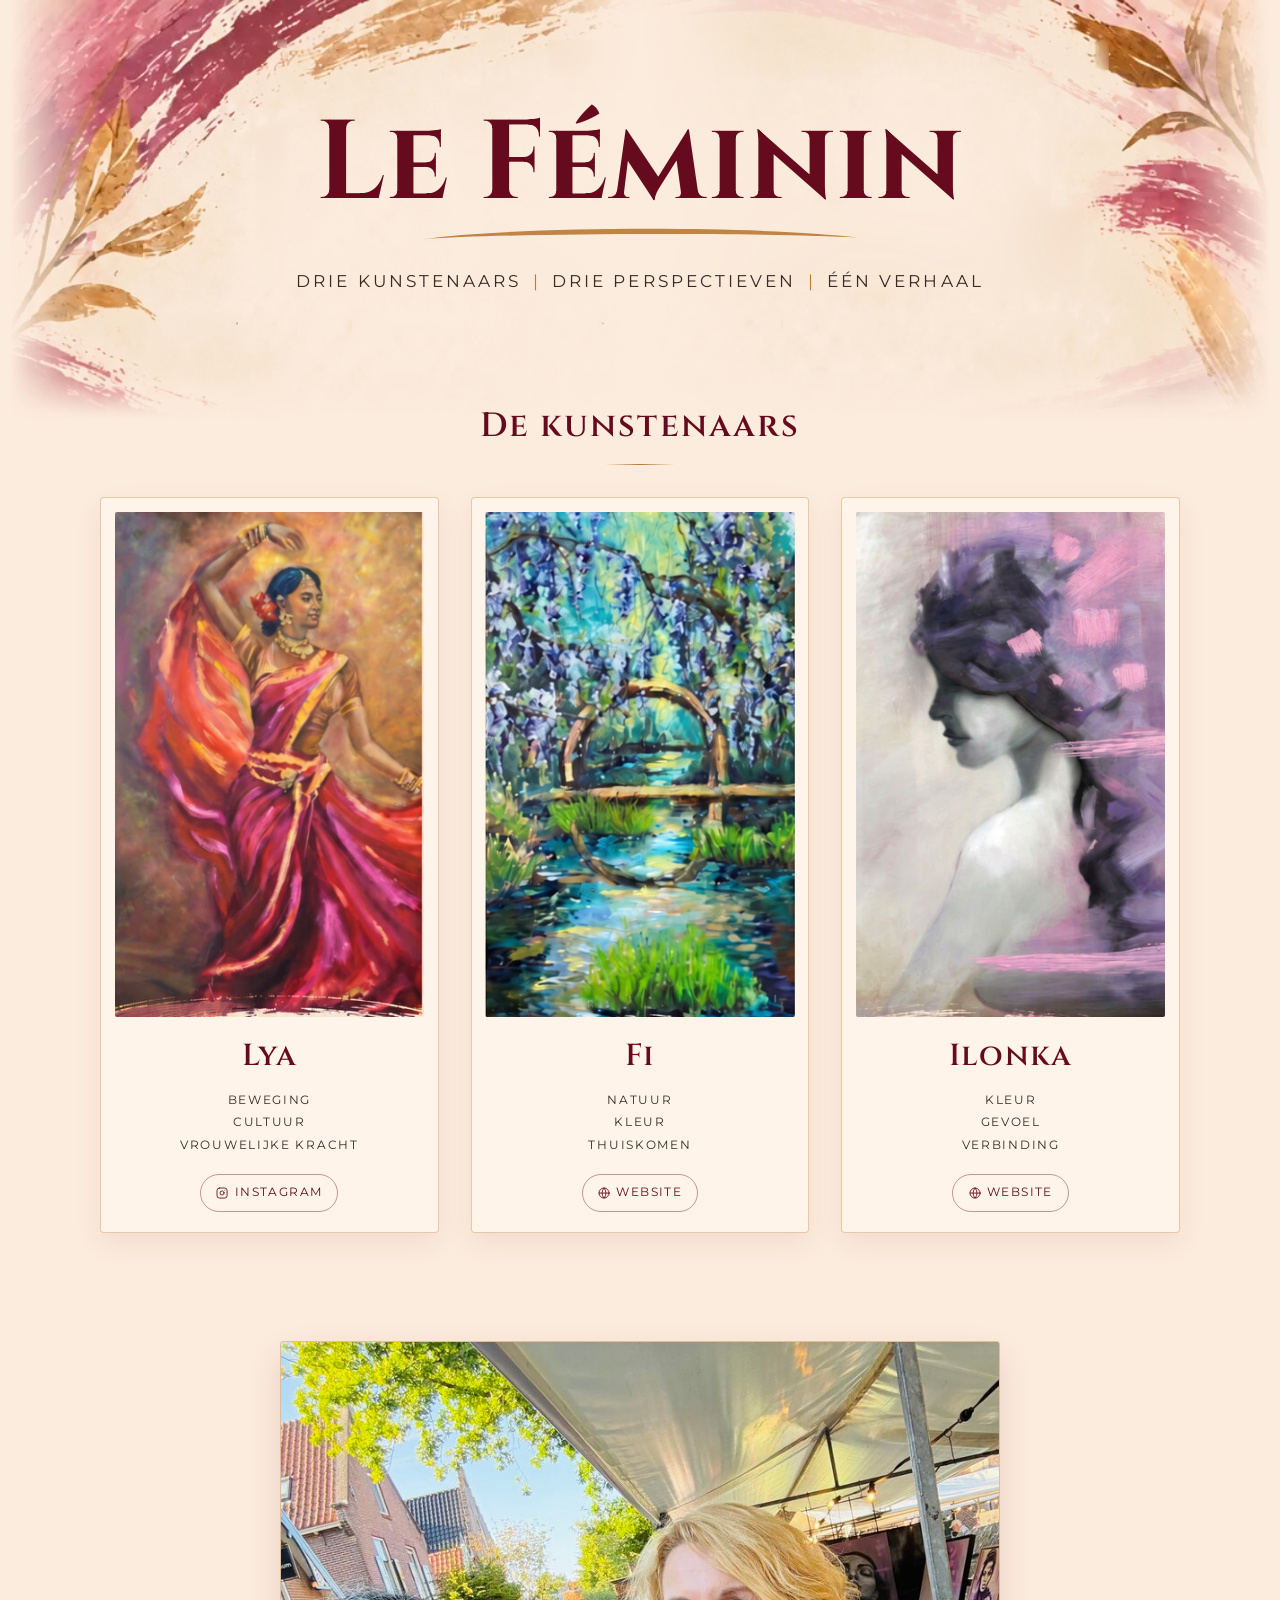
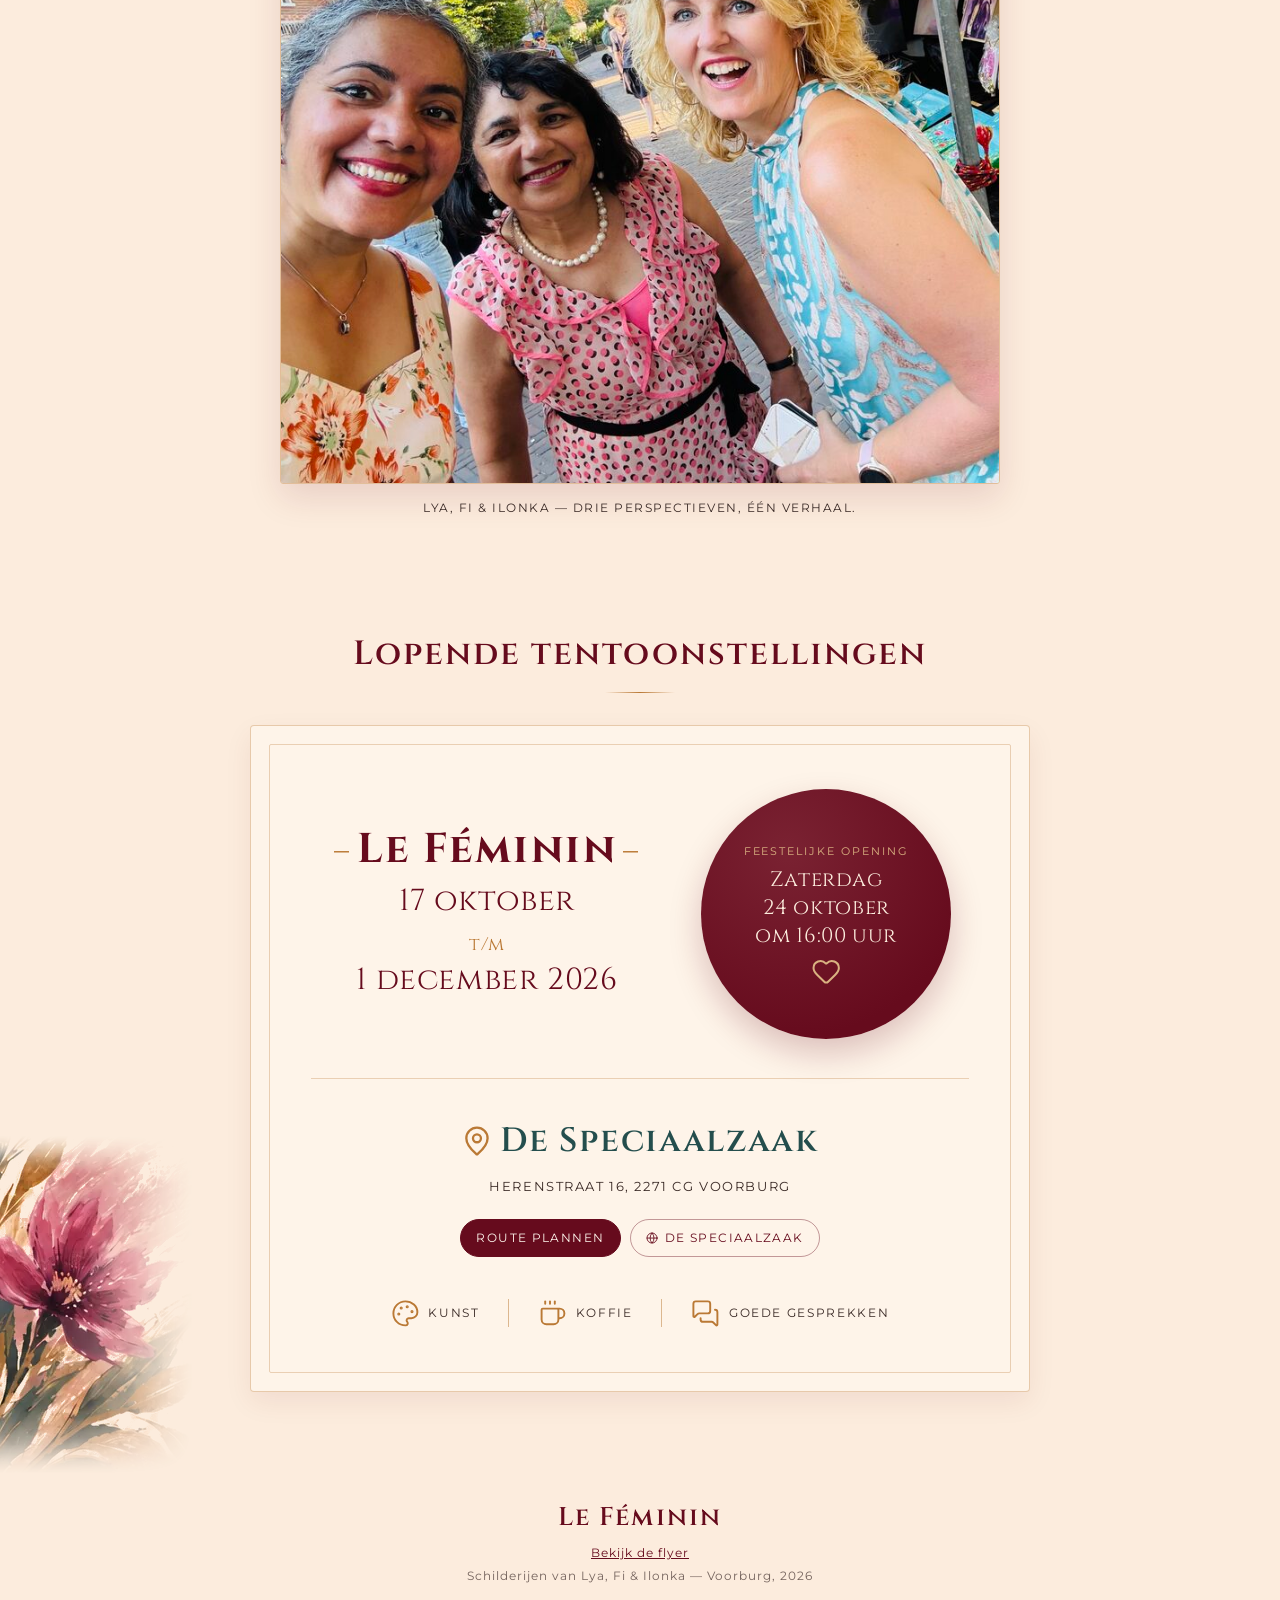
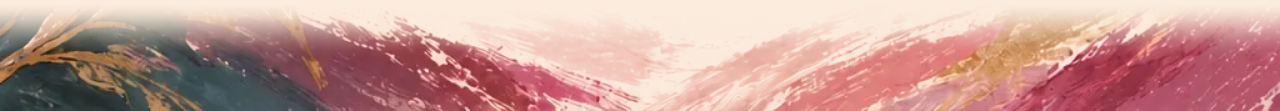
==== commit ad6e30a8: "Lya naar Instagram, Ilonka naar iloospaintings.nl" ====
--- a/index.html
+++ b/index.html
@@ -5,15 +5,25 @@
 <meta name="viewport" content="width=device-width, initial-scale=1">
 <title>Le Féminin — expositie 17 oktober t/m 1 december 2026, De Speciaalzaak Voorburg</title>
 <meta name="description" content="Le Féminin: drie kunstenaars, drie perspectieven, één verhaal. Schilderijen van Lya, Fi en Ilonka. Expositie 17 oktober t/m 1 december 2026 bij De Speciaalzaak, Herenstraat 16, Voorburg. Feestelijke opening zaterdag 24 oktober om 16:00 uur.">
-<meta name="theme-color" content="#FDEBDD">
+<meta name="theme-color" content="#FCECDD">
 <link rel="icon" href="favicon.svg" type="image/svg+xml">
 
+<!-- Deelvoorbeeld (WhatsApp, Facebook, LinkedIn, iMessage): absolute URL's zijn
+     verplicht, 1200x630 is de maat die overal goed uitkomt. -->
 <meta property="og:type" content="website">
+<meta property="og:site_name" content="Le Féminin">
+<meta property="og:url" content="https://lefeminin.nl/">
 <meta property="og:title" content="Le Féminin — drie kunstenaars, drie perspectieven, één verhaal">
 <meta property="og:description" content="Expositie 17 oktober t/m 1 december 2026 bij De Speciaalzaak, Voorburg. Feestelijke opening zaterdag 24 oktober om 16:00 uur.">
-<meta property="og:image" content="images/flyer.jpg">
+<meta property="og:image" content="https://lefeminin.nl/images/og-image.jpg">
+<meta property="og:image:secure_url" content="https://lefeminin.nl/images/og-image.jpg">
+<meta property="og:image:type" content="image/jpeg">
+<meta property="og:image:width" content="1200">
+<meta property="og:image:height" content="630">
+<meta property="og:image:alt" content="Le Féminin — drie kunstenaars, drie perspectieven, één verhaal. 17 oktober t/m 1 december 2026, De Speciaalzaak Voorburg.">
 <meta property="og:locale" content="nl_NL">
 <meta name="twitter:card" content="summary_large_image">
+<meta name="twitter:image" content="https://lefeminin.nl/images/og-image.jpg">
 
 <link rel="preconnect" href="https://fonts.googleapis.com">
 <link rel="preconnect" href="https://fonts.gstatic.com" crossorigin>
@@ -90,11 +100,7 @@
           <li>Vrouwelijke kracht</li>
         </ul>
         <div class="artist__links">
-          <a class="pill" href="#">
-            <svg class="ico" aria-hidden="true"><use href="#i-globe"/></svg>
-            Website
-          </a>
-          <a class="pill" href="#">
+          <a class="pill" href="https://www.instagram.com/lyaishaak/" target="_blank" rel="noopener">
             <svg class="ico" aria-hidden="true"><use href="#i-instagram"/></svg>
             Instagram
           </a>
@@ -126,13 +132,9 @@
           <li>Verbinding</li>
         </ul>
         <div class="artist__links">
-          <a class="pill" href="#">
+          <a class="pill" href="https://iloospaintings.nl" target="_blank" rel="noopener">
             <svg class="ico" aria-hidden="true"><use href="#i-globe"/></svg>
             Website
-          </a>
-          <a class="pill" href="#">
-            <svg class="ico" aria-hidden="true"><use href="#i-instagram"/></svg>
-            Instagram
           </a>
         </div>
       </article>
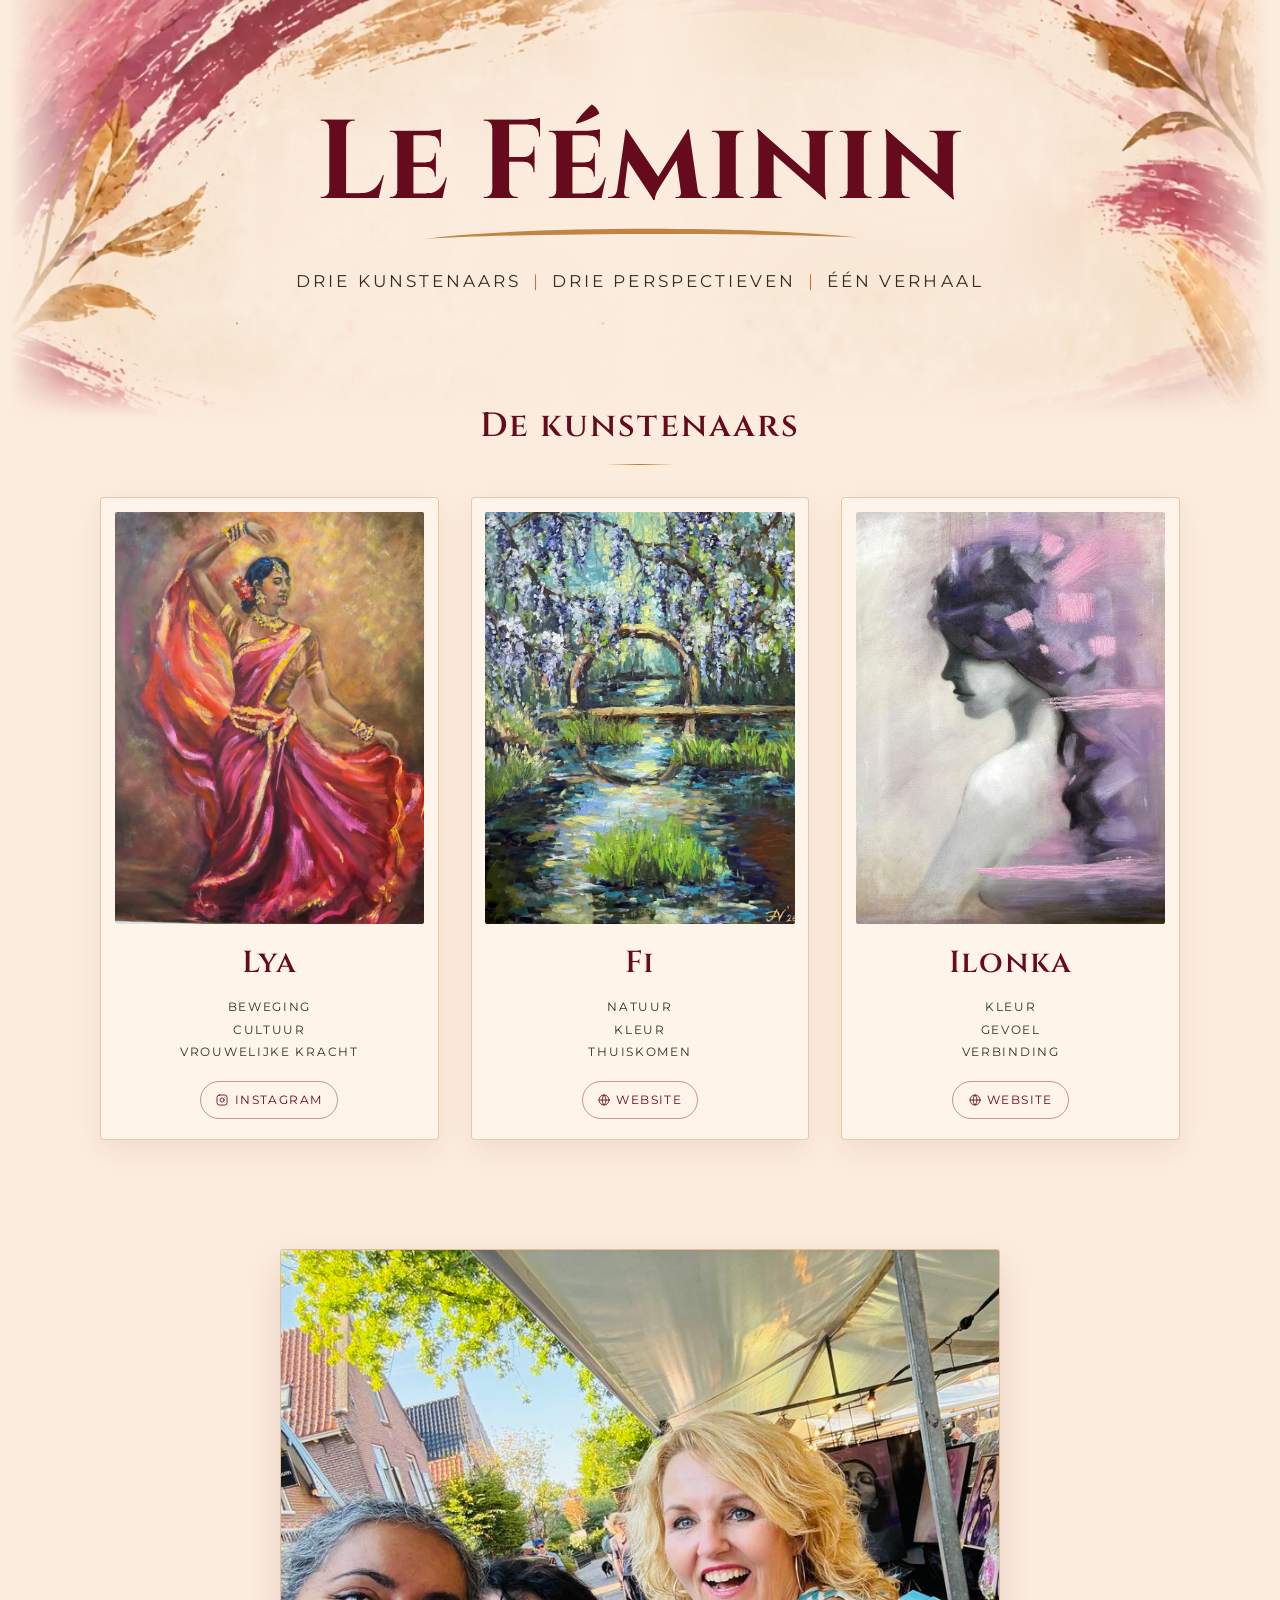
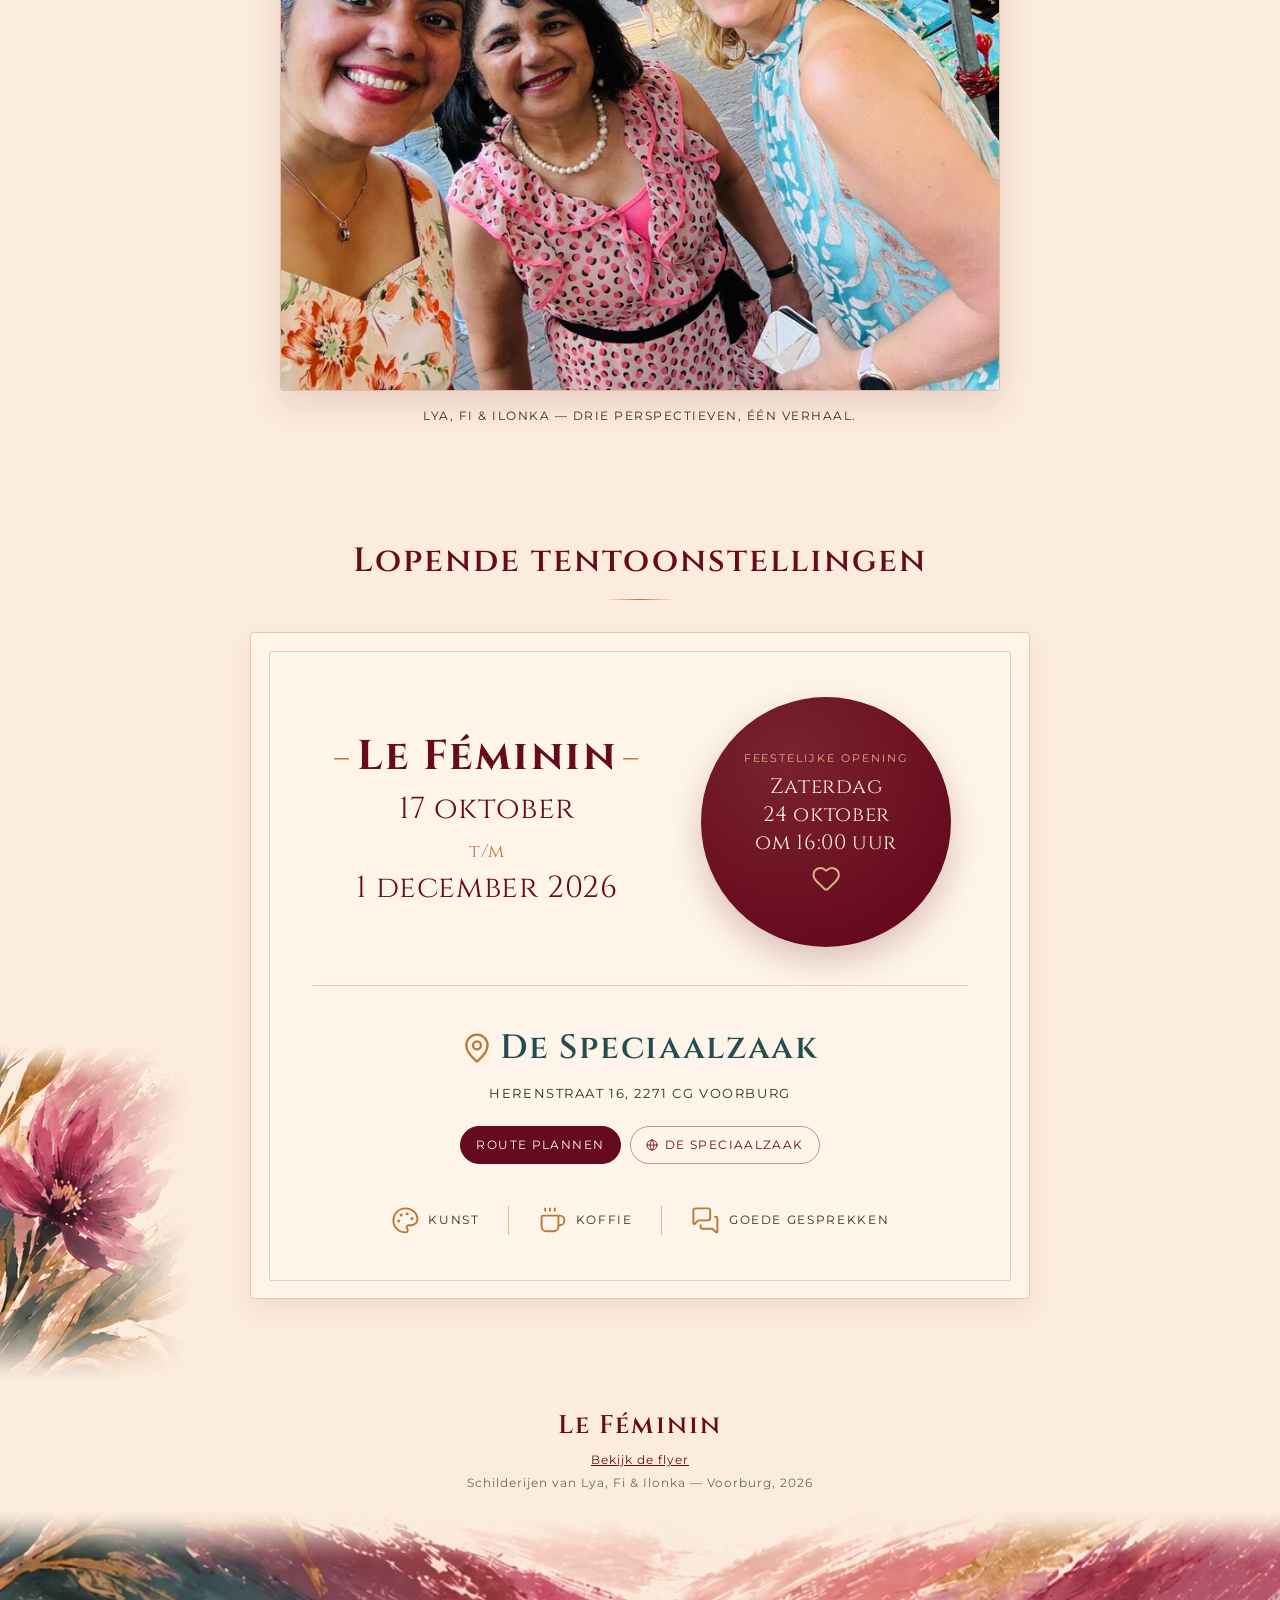
==== commit 7d1c7d70: "Echte foto's van de doeken i.p.v. flyer-uitsnedes (3:4 webp)" ====
--- a/index.html
+++ b/index.html
@@ -92,7 +92,7 @@
     <div class="artists">
 
       <article class="artist">
-        <img class="artist__work" src="images/werk-lya.jpg" alt="Schilderij van Lya: dansende vrouw in een rode sari" width="346" height="565" loading="lazy">
+        <img class="artist__work" src="images/werk-lya.webp" alt="Schilderij van Lya: dansende vrouw in een rode sari" width="840" height="1120" loading="lazy">
         <h3 class="artist__name">Lya</h3>
         <ul class="artist__themes">
           <li>Beweging</li>
@@ -108,7 +108,7 @@
       </article>
 
       <article class="artist">
-        <img class="artist__work" src="images/werk-fi.jpg" alt="Schilderij van Fi: bruggetje onder bloeiende blauweregen boven het water" width="322" height="565" loading="lazy">
+        <img class="artist__work" src="images/werk-fi.webp" alt="Schilderij van Fi: houten bruggetje onder bloeiende blauweregen, weerspiegeld in het water" width="840" height="1120" loading="lazy">
         <h3 class="artist__name">Fi</h3>
         <ul class="artist__themes">
           <li>Natuur</li>
@@ -124,7 +124,7 @@
       </article>
 
       <article class="artist">
-        <img class="artist__work" src="images/werk-ilonka.jpg" alt="Schilderij van Ilonka: vrouwenportret in paars en roze penseelstreken" width="339" height="565" loading="lazy">
+        <img class="artist__work" src="images/werk-ilonka.webp" alt="Schilderij van Ilonka: vrouwenportret en profil in paars, grijs en roze" width="840" height="1120" loading="lazy">
         <h3 class="artist__name">Ilonka</h3>
         <ul class="artist__themes">
           <li>Kleur</li>
--- a/css/style.css
+++ b/css/style.css
@@ -195,15 +195,13 @@
   box-shadow: 0 10px 28px rgba(102, 11, 29, .07);
 }
 
+/* De foto's van de doeken zijn op 3:4 bijgesneden; `cover` vangt op als er
+   later een werk met een andere verhouding voor in de plaats komt. */
 .artist__work {
   width: 100%;
-  aspect-ratio: 346 / 565;
+  aspect-ratio: 3 / 4;
   object-fit: cover;
   border-radius: 2px;
-}
-
-@media (max-width: 719px) {
-  .artist__work { aspect-ratio: 3 / 4; }
 }
 
 .artist__name {
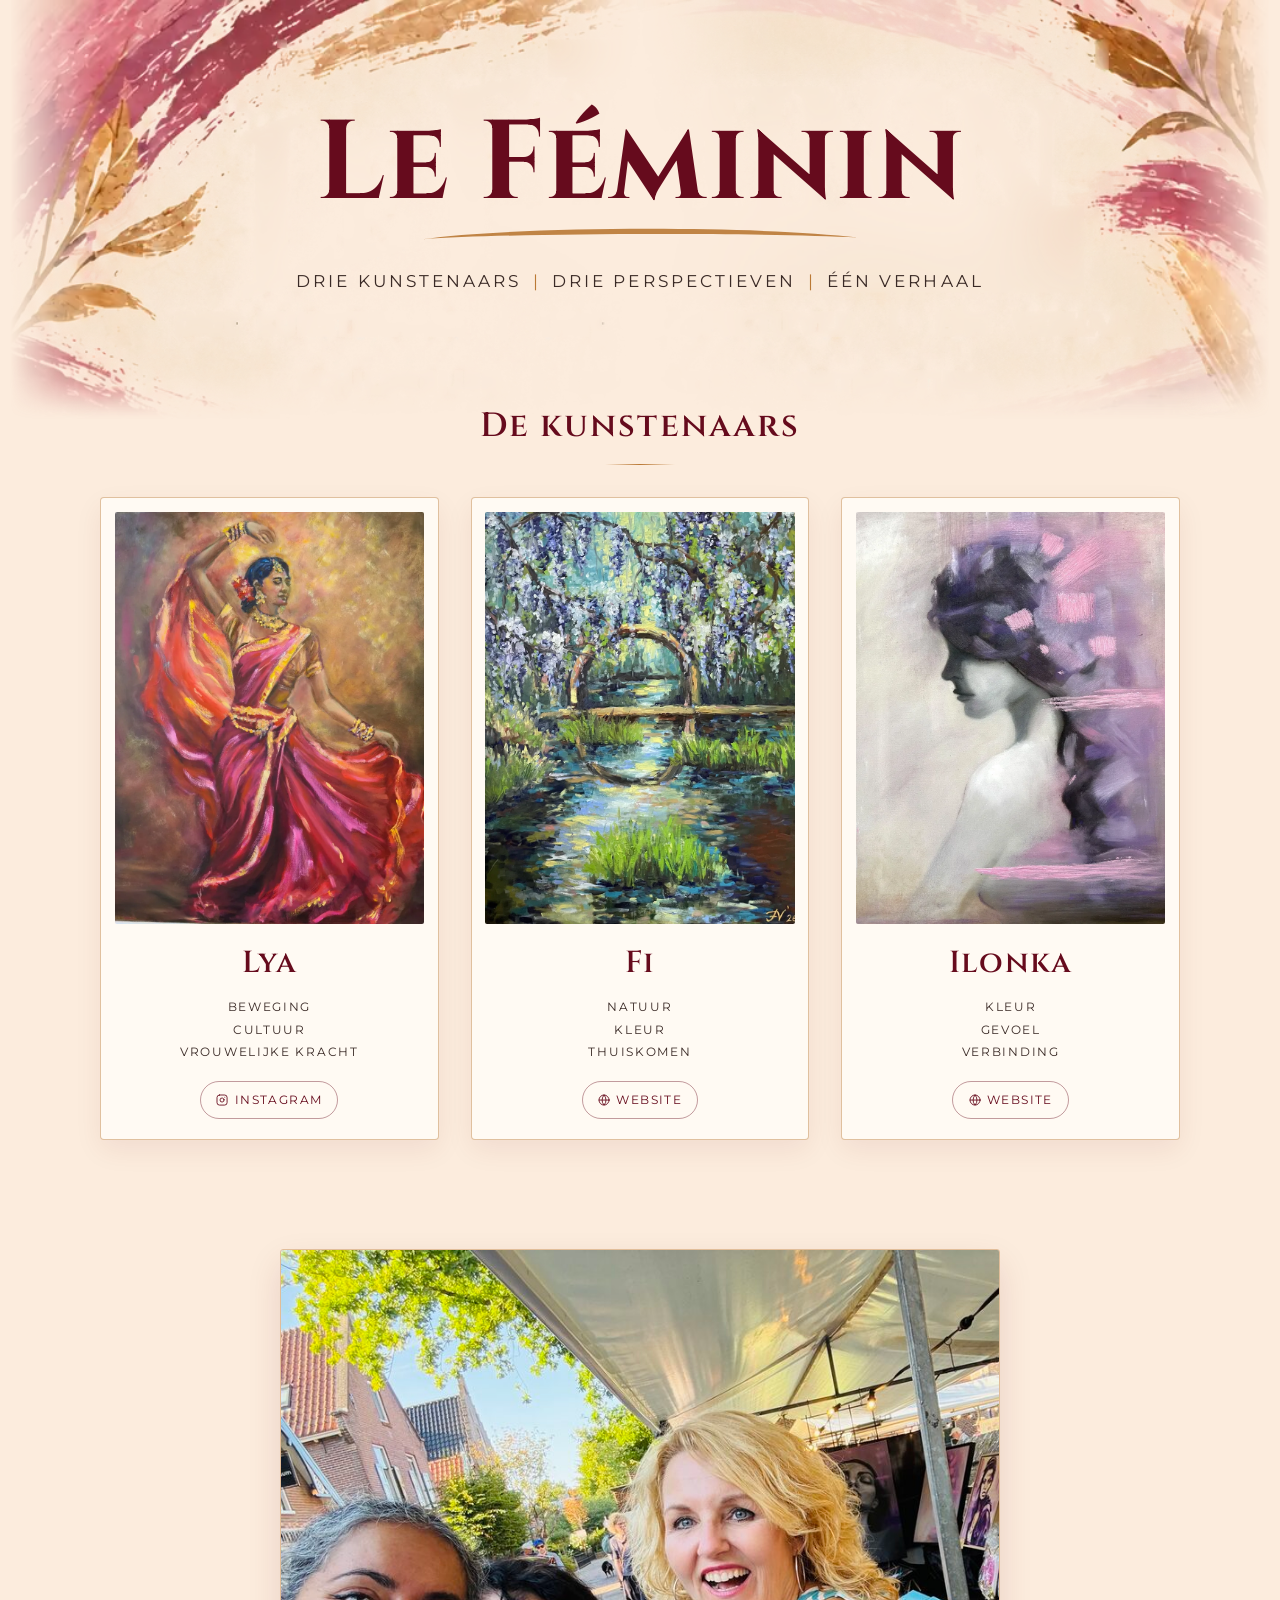
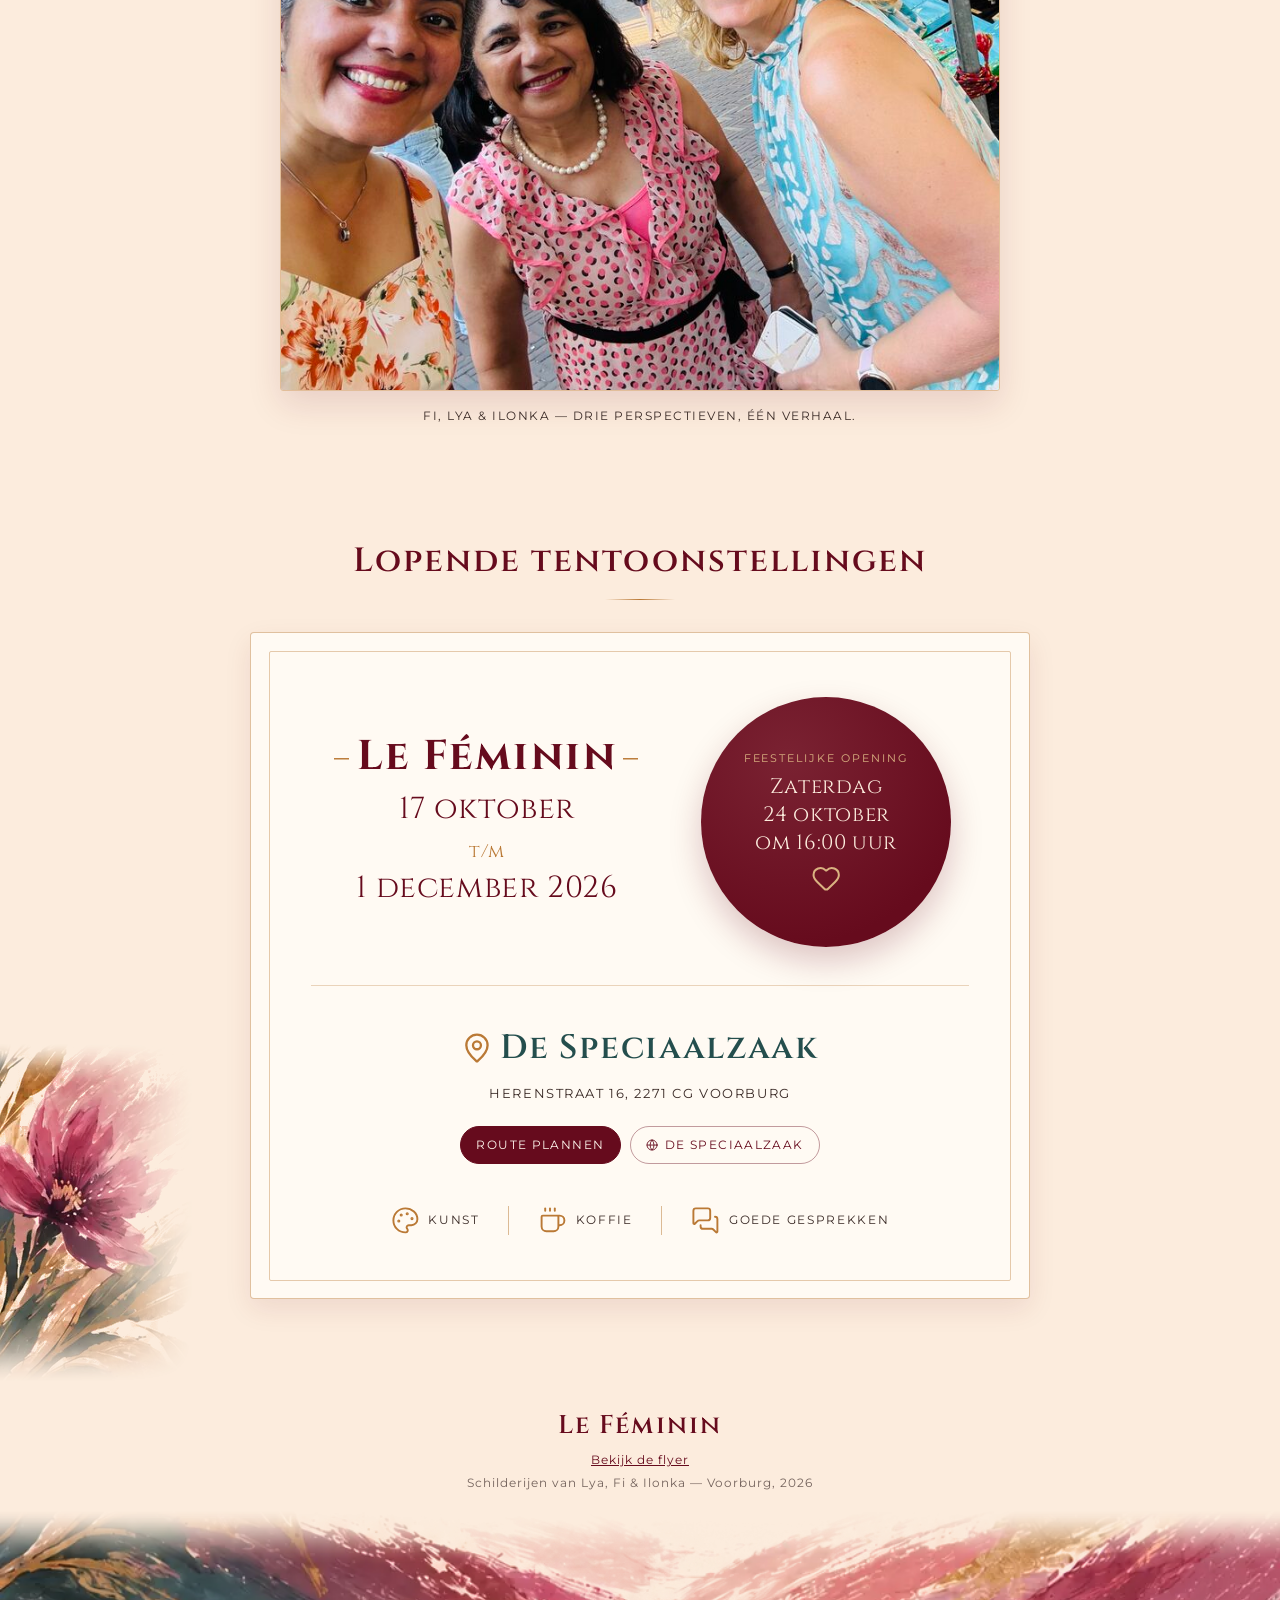
==== commit 14dadee5: "Bijschrift groepsfoto op volgorde van de foto: Fi, Lya en Ilonka" ====
--- a/index.html
+++ b/index.html
@@ -147,8 +147,8 @@
       <img src="images/kunstenaars.jpg"
            srcset="images/kunstenaars-800.jpg 800w, images/kunstenaars.jpg 1600w"
            sizes="(min-width: 800px) 720px, 100vw"
-           alt="Lya, Fi en Ilonka samen op straat tijdens een kunstmarkt" width="1600" height="1651" loading="lazy">
-      <figcaption>Lya, Fi &amp; Ilonka — drie perspectieven, één verhaal.</figcaption>
+           alt="Fi, Lya en Ilonka samen op straat tijdens een kunstmarkt" width="1600" height="1651" loading="lazy">
+      <figcaption>Fi, Lya &amp; Ilonka — drie perspectieven, één verhaal.</figcaption>
     </figure>
   </section>
 
--- a/css/style.css
+++ b/css/style.css
@@ -6,6 +6,10 @@
 :root {
   --cream: #FCECDD;
   --cream-light: #FFF7EE;
+  /* Vlak van de kaarten. Moet duidelijk lichter zijn dan --cream: een vleugje
+     verschil valt op een deel van de schermen gewoon weg. */
+  --panel: #FFFAF3;
+  --panel-edge: rgba(186, 121, 53, .45);
   --maroon: #660B1D;
   --maroon-soft: #7A2232;
   --teal: #244E4D;
@@ -185,8 +189,8 @@
 }
 
 .artist {
-  background: rgba(255, 247, 238, .72);
-  border: 1px solid rgba(186, 121, 53, .35);
+  background: var(--panel);
+  border: 1px solid var(--panel-edge);
   border-radius: 4px;
   padding: .85rem .85rem 1.25rem;
   text-align: center;
@@ -289,15 +293,15 @@
 .expo-card {
   max-width: 780px;
   margin-inline: auto;
-  background: rgba(255, 247, 238, .72);
-  border: 1px solid rgba(186, 121, 53, .35);
+  background: var(--panel);
+  border: 1px solid var(--panel-edge);
   border-radius: 4px;
   padding: clamp(.7rem, 2.6vw, 1.1rem);
-  box-shadow: 0 10px 28px rgba(102, 11, 29, .07);
+  box-shadow: 0 10px 28px rgba(102, 11, 29, .09);
 }
 
 .expo-card__inset {
-  border: 1px solid rgba(186, 121, 53, .3);
+  border: 1px solid rgba(186, 121, 53, .38);
   border-radius: 2px;
   padding: clamp(1.6rem, 6vw, 2.8rem) clamp(1.2rem, 5vw, 2.6rem);
   text-align: center;
@@ -311,7 +315,9 @@
   gap: clamp(1.4rem, 5vw, 2.2rem);
 }
 
-@media (min-width: 720px) {
+/* Pas naast elkaar als de titelkolom breed genoeg is om de naam op één regel
+   te houden; daaronder blijft de kaart gestapeld. */
+@media (min-width: 860px) {
   .expo-card__head {
     flex-direction: row;
     justify-content: center;
@@ -327,6 +333,7 @@
   letter-spacing: .06em;
   margin: 0;
   line-height: 1;
+  white-space: nowrap;
 }
 .expo__kicker::before,
 .expo__kicker::after {
@@ -355,9 +362,15 @@
   border-top: 1px solid rgba(186, 121, 53, .3);
 }
 
+/* De cirkel krijgt een expliciete hoogte in plaats van `aspect-ratio`: WebKit
+   leidt een aspect-ratio niet betrouwbaar af voor een flex-item, waardoor de
+   cirkel op sommige iPhones tot een platte ovaal inzakte. `flex: none` houdt
+   hem bovendien rond als de rij krap wordt. */
 .opening {
-  width: clamp(190px, 58vw, 250px);
-  aspect-ratio: 1;
+  --disc: clamp(190px, 58vw, 250px);
+  width: var(--disc);
+  height: var(--disc);
+  flex: none;
   border-radius: 50%;
   background: radial-gradient(circle at 35% 25%, var(--maroon-soft), var(--maroon) 75%);
   color: var(--cream);
